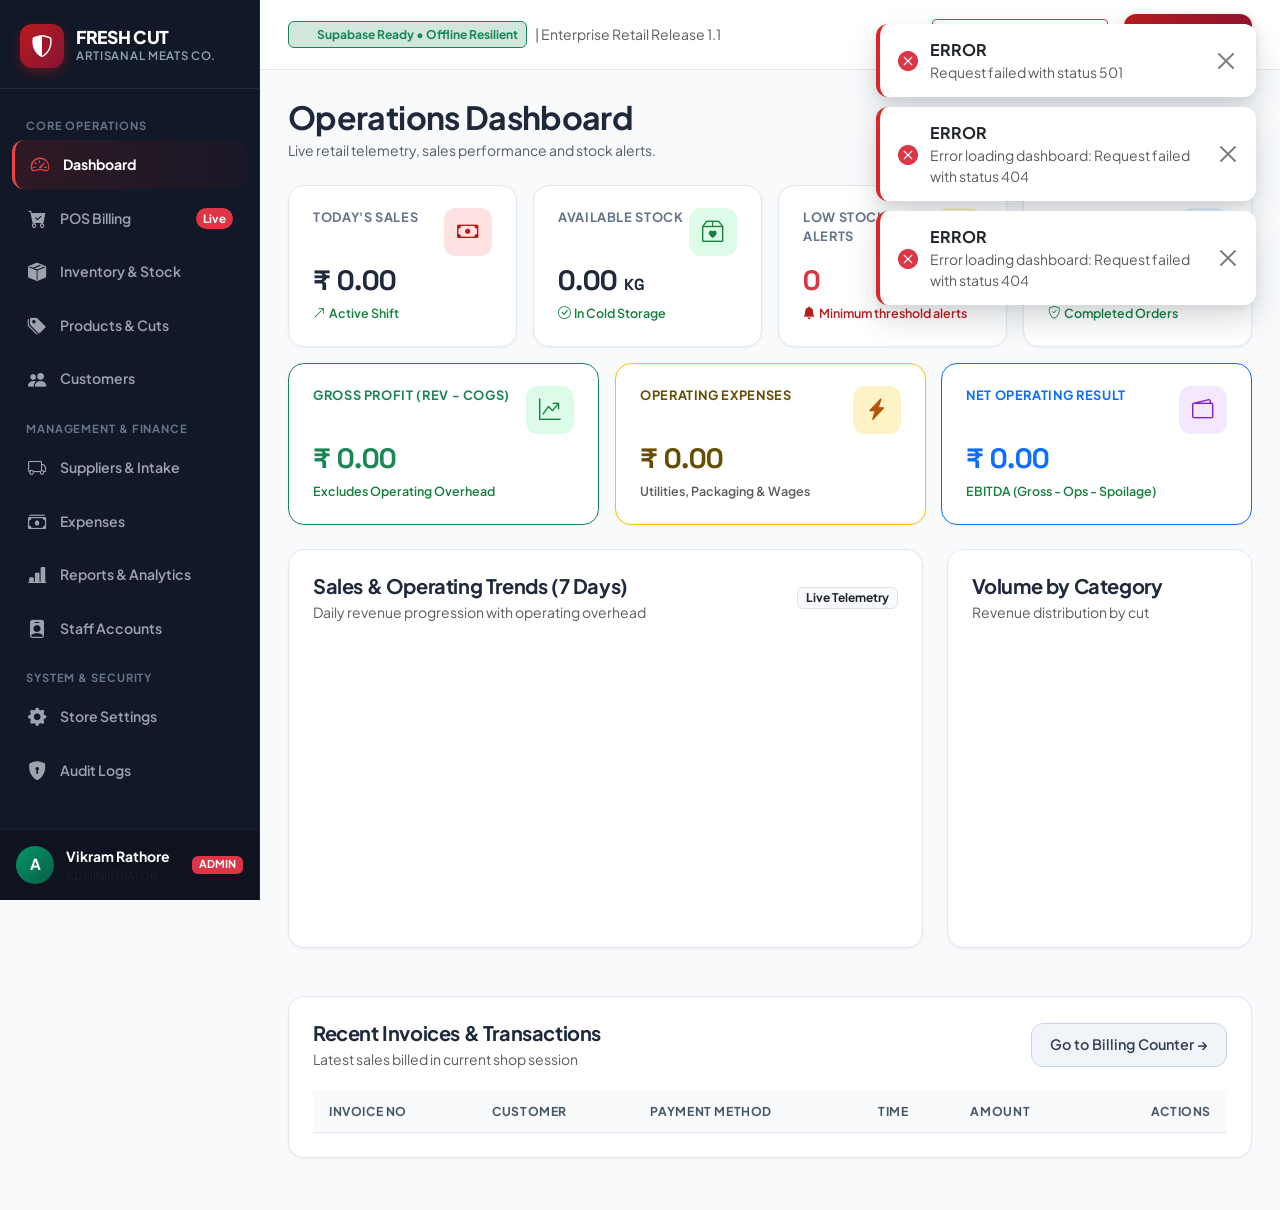
==== templates/index.html @ ee1cd471 "feat: Fresh Cut Meat Shop Management System with Supabase PostgreSQL, Flask REST API & Touch POS" ====
<!DOCTYPE html>
<html lang="en">
<head>
  <meta charset="UTF-8">
  <meta name="viewport" content="width=device-width, initial-scale=1.0">
  <title>Fresh Cut Meat Shop Management System</title>
  
  <!-- Google Fonts: Plus Jakarta Sans & Space Grotesk -->
  <link rel="preconnect" href="https://fonts.googleapis.com">
  <link rel="preconnect" href="https://fonts.gstatic.com" crossorigin>
  <link href="https://fonts.googleapis.com/css2?family=Plus+Jakarta+Sans:wght@300;400;500;600;700;800&family=Space+Grotesk:wght@500;600;700&display=swap" rel="stylesheet">
  
  <!-- Bootstrap 5 CSS & Bootstrap Icons -->
  <link href="https://cdn.jsdelivr.net/npm/bootstrap@5.3.3/dist/css/bootstrap.min.css" rel="stylesheet">
  <link rel="stylesheet" href="https://cdn.jsdelivr.net/npm/bootstrap-icons@1.11.3/font/bootstrap-icons.min.css">
  
  <!-- Chart.js -->
  <script src="https://cdn.jsdelivr.net/npm/chart.js@4.4.2/dist/chart.umd.min.js"></script>

  <!-- Application Stylesheets -->
  <link rel="stylesheet" href="/static/css/style.css">
  <link rel="stylesheet" href="/static/css/animations.css">
  <link rel="stylesheet" href="/static/css/pos.css">
</head>
<body>

  <!-- Toast Notification Container -->
  <div id="toast-container"></div>

  <div id="app-wrapper">
    <!-- ======================================================================
         SIDEBAR NAVIGATION
         ====================================================================== -->
    <aside id="sidebar">
      <div class="sidebar-brand">
        <div class="brand-icon-box">
          <i class="bi bi-shield-shaded"></i>
        </div>
        <div>
          <h2 class="brand-title">FRESH CUT</h2>
          <div class="brand-subtitle">Artisanal Meats Co.</div>
        </div>
      </div>

      <nav class="sidebar-nav">
        <div class="nav-section-title">Core Operations</div>
        <a href="#dashboard" class="sidebar-link active" data-view="dashboard">
          <i class="bi bi-speedometer2"></i>
          <span>Dashboard</span>
        </a>
        <a href="#pos" class="sidebar-link" data-view="pos">
          <i class="bi bi-cart-check-fill"></i>
          <span>POS Billing</span>
          <span class="sidebar-badge bg-danger text-white">Live</span>
        </a>
        <a href="#inventory" class="sidebar-link" data-view="inventory">
          <i class="bi bi-box-seam-fill"></i>
          <span>Inventory & Stock</span>
        </a>
        <a href="#products" class="sidebar-link" data-view="products">
          <i class="bi bi-tags-fill"></i>
          <span>Products & Cuts</span>
        </a>
        <a href="#customers" class="sidebar-link" data-view="customers">
          <i class="bi bi-people-fill"></i>
          <span>Customers</span>
        </a>

        <!-- Admin Only Sections -->
        <div class="nav-section-title admin-only">Management & Finance</div>
        <a href="#suppliers" class="sidebar-link admin-only" data-view="suppliers">
          <i class="bi bi-truck"></i>
          <span>Suppliers & Intake</span>
        </a>
        <a href="#expenses" class="sidebar-link admin-only" data-view="expenses">
          <i class="bi bi-cash-stack"></i>
          <span>Expenses</span>
        </a>
        <a href="#reports" class="sidebar-link admin-only" data-view="reports">
          <i class="bi bi-bar-chart-line-fill"></i>
          <span>Reports & Analytics</span>
        </a>
        <a href="#employees" class="sidebar-link admin-only" data-view="employees">
          <i class="bi bi-person-badge-fill"></i>
          <span>Staff Accounts</span>
        </a>

        <div class="nav-section-title admin-only">System & Security</div>
        <a href="#settings" class="sidebar-link admin-only" data-view="settings">
          <i class="bi bi-gear-fill"></i>
          <span>Store Settings</span>
        </a>
        <a href="#audit" class="sidebar-link admin-only" data-view="audit">
          <i class="bi bi-shield-lock-fill"></i>
          <span>Audit Logs</span>
        </a>
      </nav>

      <!-- Sidebar User Profile -->
      <div class="sidebar-user">
        <div class="user-avatar" id="header-user-avatar">A</div>
        <div class="flex-grow-1 overflow-hidden">
          <div class="fw-bold text-white text-truncate small" id="header-user-name">Vikram Rathore</div>
          <div class="text-muted" style="font-size: 0.72rem;" id="header-user-role">ADMINISTRATOR</div>
        </div>
        <span class="badge bg-danger text-uppercase" id="current-role-badge" style="font-size: 0.68rem;">ADMIN</span>
      </div>
    </aside>

    <!-- ======================================================================
         MAIN APPLICATION CONTENT
         ====================================================================== -->
    <main id="main-content">
      <!-- Top Sticky Header -->
      <header class="top-header">
        <div class="d-flex align-items-center gap-3">
          <button id="sidebar-toggle" class="btn btn-sm btn-light d-lg-none" aria-label="Toggle Navigation">
            <i class="bi bi-list fs-5"></i>
          </button>
          
          <div class="d-flex align-items-center gap-2">
            <span class="badge bg-success-subtle text-success border border-success d-none d-md-inline-flex align-items-center gap-1">
              <span class="spinner-grow spinner-grow-sm" role="status"></span>
              Supabase Ready &bull; Offline Resilient
            </span>
            <span class="text-muted small d-none d-xl-inline">| Enterprise Retail Release 1.1</span>
          </div>
        </div>

        <div class="d-flex align-items-center gap-3">
          <!-- 1-Click Role Switcher for Demo Evaluation -->
          <div class="dropdown">
            <button class="btn btn-sm btn-outline-danger dropdown-toggle fw-bold" type="button" data-bs-toggle="dropdown">
              <i class="bi bi-person-gear me-1"></i> Switch Demo Role
            </button>
            <ul class="dropdown-menu dropdown-menu-end shadow-sm">
              <li><h6 class="dropdown-header">Test Role-Based Access Control</h6></li>
              <li>
                <a class="dropdown-item d-flex align-items-center gap-2" href="#" data-switch-role="admin">
                  <span class="badge bg-danger">ADMIN</span>
                  <div>
                    <div class="fw-semibold">Vikram Rathore (Owner)</div>
                    <small class="text-muted">Full access to P&L, staff, expenses</small>
                  </div>
                </a>
              </li>
              <li><hr class="dropdown-divider"></li>
              <li>
                <a class="dropdown-item d-flex align-items-center gap-2" href="#" data-switch-role="employee">
                  <span class="badge bg-success">CASHIER</span>
                  <div>
                    <div class="fw-semibold">Aarav Sharma (Staff)</div>
                    <small class="text-muted">POS Billing, catalog view only</small>
                  </div>
                </a>
              </li>
            </ul>
          </div>

          <button class="btn btn-meat-primary btn-sm btn-pop" onclick="App.navigateTo('pos')">
            <i class="bi bi-cart-plus-fill"></i> New Sale
          </button>
        </div>
      </header>

      <!-- Dynamic Page Container -->
      <div class="page-container">

        <!-- ==================================================================
             1. DASHBOARD VIEW
             ================================================================== -->
        <section id="view-dashboard" class="view-section">
          <div class="d-flex justify-content-between align-items-center mb-4">
            <div>
              <h2 class="mb-1">Operations Dashboard</h2>
              <div class="text-muted small">Live retail telemetry, sales performance and stock alerts.</div>
            </div>
            <div class="d-flex gap-2">
              <button class="btn btn-sm btn-outline-secondary" onclick="DashboardModule.load()">
                <i class="bi bi-arrow-clockwise"></i> Refresh
              </button>
            </div>
          </div>

          <!-- KPI Cards Grid -->
          <div class="row g-3 mb-4">
            <div class="col-6 col-lg-3">
              <div class="stat-card interactive-card" onclick="App.navigateTo('pos')">
                <div class="d-flex justify-content-between align-items-start mb-2">
                  <div class="stat-title">Today's Sales</div>
                  <div class="stat-icon-wrapper icon-red">
                    <i class="bi bi-cash icon-animate-hover"></i>
                  </div>
                </div>
                <div class="stat-value mono-num" id="kpi-today-sales">₹ 0.00</div>
                <div class="stat-trend trend-up">
                  <i class="bi bi-arrow-up-right"></i> Active Shift
                </div>
              </div>
            </div>

            <div class="col-6 col-lg-3">
              <div class="stat-card interactive-card" onclick="App.navigateTo('inventory')">
                <div class="d-flex justify-content-between align-items-start mb-2">
                  <div class="stat-title">Available Stock</div>
                  <div class="stat-icon-wrapper icon-green">
                    <i class="bi bi-box2-heart icon-animate-hover"></i>
                  </div>
                </div>
                <div class="stat-value mono-num"><span id="kpi-stock-kg">0.00</span> <small class="fs-6">KG</small></div>
                <div class="stat-trend trend-up">
                  <i class="bi bi-check-circle"></i> In Cold Storage
                </div>
              </div>
            </div>

            <div class="col-6 col-lg-3">
              <div class="stat-card interactive-card" onclick="App.navigateTo('inventory')">
                <div class="d-flex justify-content-between align-items-start mb-2">
                  <div class="stat-title">Low Stock Alerts</div>
                  <div class="stat-icon-wrapper icon-amber">
                    <i class="bi bi-exclamation-triangle-fill icon-animate-hover"></i>
                  </div>
                </div>
                <div class="stat-value mono-num text-danger" id="kpi-low-stock">0</div>
                <div class="stat-trend trend-down">
                  <i class="bi bi-bell-fill"></i> Minimum threshold alerts
                </div>
              </div>
            </div>

            <div class="col-6 col-lg-3">
              <div class="stat-card interactive-card">
                <div class="d-flex justify-content-between align-items-start mb-2">
                  <div class="stat-title">Total Invoices</div>
                  <div class="stat-icon-wrapper icon-blue">
                    <i class="bi bi-receipt icon-animate-hover"></i>
                  </div>
                </div>
                <div class="stat-value mono-num" id="kpi-total-bills">0</div>
                <div class="stat-trend trend-up">
                  <i class="bi bi-shield-check"></i> Completed Orders
                </div>
              </div>
            </div>

            <!-- Financial Profit KPIs (Admin Only) -->
            <div class="col-6 col-lg-4" id="kpi-gross-profit-card">
              <div class="stat-card interactive-card border-success" onclick="App.navigateTo('reports')">
                <div class="d-flex justify-content-between align-items-start mb-2">
                  <div class="stat-title text-success">Gross Profit (Rev - COGS)</div>
                  <div class="stat-icon-wrapper icon-green">
                    <i class="bi bi-graph-up-arrow icon-animate-hover"></i>
                  </div>
                </div>
                <div class="stat-value mono-num text-success" id="kpi-gross-profit">₹ 0.00</div>
                <div class="stat-trend trend-up">Excludes Operating Overhead</div>
              </div>
            </div>

            <div class="col-6 col-lg-4" id="kpi-expenses-card">
              <div class="stat-card interactive-card border-warning" onclick="App.navigateTo('expenses')">
                <div class="d-flex justify-content-between align-items-start mb-2">
                  <div class="stat-title text-warning-emphasis">Operating Expenses</div>
                  <div class="stat-icon-wrapper icon-amber">
                    <i class="bi bi-lightning-charge-fill icon-animate-hover"></i>
                  </div>
                </div>
                <div class="stat-value mono-num text-warning-emphasis" id="kpi-total-expenses">₹ 0.00</div>
                <div class="stat-trend text-muted">Utilities, Packaging & Wages</div>
              </div>
            </div>

            <div class="col-6 col-lg-4" id="kpi-net-result-card">
              <div class="stat-card interactive-card border-primary" onclick="App.navigateTo('reports')">
                <div class="d-flex justify-content-between align-items-start mb-2">
                  <div class="stat-title text-primary">Net Operating Result</div>
                  <div class="stat-icon-wrapper icon-purple">
                    <i class="bi bi-wallet2 icon-animate-hover"></i>
                  </div>
                </div>
                <div class="stat-value mono-num text-primary" id="kpi-net-result">₹ 0.00</div>
                <div class="stat-trend trend-up">EBITDA (Gross - Ops - Spoilage)</div>
              </div>
            </div>
          </div>

          <!-- Charts Row -->
          <div class="row g-4 mb-4">
            <div class="col-lg-8">
              <div class="content-card">
                <div class="card-header-flex">
                  <div>
                    <h5 class="mb-1">Sales & Operating Trends (7 Days)</h5>
                    <div class="text-muted small">Daily revenue progression with operating overhead</div>
                  </div>
                  <span class="badge bg-light text-dark border">Live Telemetry</span>
                </div>
                <div style="height: 280px;">
                  <canvas id="dashboardTrendChart"></canvas>
                </div>
              </div>
            </div>

            <div class="col-lg-4">
              <div class="content-card">
                <div class="card-header-flex">
                  <div>
                    <h5 class="mb-1">Volume by Category</h5>
                    <div class="text-muted small">Revenue distribution by cut</div>
                  </div>
                </div>
                <div style="height: 280px; position: relative;">
                  <canvas id="dashboardCategoryChart"></canvas>
                </div>
              </div>
            </div>
          </div>

          <!-- Recent Transactions Table -->
          <div class="content-card">
            <div class="card-header-flex">
              <div>
                <h5 class="mb-1">Recent Invoices & Transactions</h5>
                <div class="text-muted small">Latest sales billed in current shop session</div>
              </div>
              <button class="btn btn-sm btn-meat-secondary" onclick="App.navigateTo('pos')">
                Go to Billing Counter &rarr;
              </button>
            </div>
            <div class="table-responsive">
              <table class="table-custom">
                <thead>
                  <tr>
                    <th>Invoice No</th>
                    <th>Customer</th>
                    <th>Payment Method</th>
                    <th>Time</th>
                    <th>Amount</th>
                    <th class="text-end">Actions</th>
                  </tr>
                </thead>
                <tbody id="recent-sales-tbody">
                  <!-- Populated dynamically -->
                </tbody>
              </table>
            </div>
          </div>
        </section>

        <!-- ==================================================================
             2. POS BILLING VIEW
             ================================================================== -->
        <section id="view-pos" class="view-section" style="display: none;">
          <div class="pos-container">
            <!-- Left: Catalog & Search -->
            <div class="pos-catalog-panel">
              <div class="d-flex justify-content-between align-items-center mb-3">
                <div class="header-search flex-grow-1 me-3">
                  <i class="bi bi-search"></i>
                  <input type="text" placeholder="Search meat cut, SKU or name..." oninput="PosModule.searchProducts(this.value)">
                </div>
                <button class="btn btn-sm btn-outline-danger" onclick="CustomersModule.openAddModal()" title="Add Customer">
                  <i class="bi bi-person-plus-fill"></i> New Customer
                </button>
              </div>

              <!-- Category Pills -->
              <div class="pos-categories" id="pos-category-tabs">
                <!-- Injected via pos.js -->
              </div>

              <!-- Product Cards Grid -->
              <div class="pos-products-grid" id="pos-products-grid">
                <!-- Injected via pos.js -->
              </div>
            </div>

            <!-- Right: POS Active Cart Pane -->
            <div class="pos-cart-panel">
              <div class="cart-header">
                <div>
                  <h6 class="mb-0 fw-bold">Active Bill</h6>
                  <small class="text-muted" id="cart-items-count">0 items</small>
                </div>
                <button class="btn btn-sm btn-link text-danger p-0 fw-bold" onclick="PosModule.clearCart()">
                  Clear Cart
                </button>
              </div>

              <!-- Customer Selector -->
              <div class="p-3 border-bottom bg-white">
                <label class="form-label small fw-bold text-muted mb-1">Customer Profile:</label>
                <select class="form-select form-select-sm" id="pos-customer-select">
                  <option value="">Walk-in Customer</option>
                </select>
              </div>

              <!-- Virtual Weight Scale Presets -->
              <div class="weight-presets-bar">
                <span class="small text-muted align-self-center me-1">Scale Dial:</span>
                <button class="preset-chip" onclick="PosModule.applyWeightPreset(0.250)">0.25 kg</button>
                <button class="preset-chip" onclick="PosModule.applyWeightPreset(0.500)">0.50 kg</button>
                <button class="preset-chip" onclick="PosModule.applyWeightPreset(0.750)">0.75 kg</button>
                <button class="preset-chip" onclick="PosModule.applyWeightPreset(1.000)">1.00 kg</button>
                <button class="preset-chip" onclick="PosModule.applyWeightPreset(1.500)">1.50 kg</button>
              </div>

              <!-- Items Scroll Area -->
              <div class="cart-items-scroll" id="pos-cart-items">
                <!-- Items populated here -->
              </div>

              <!-- Financial Totals Breakdown -->
              <div class="cart-summary">
                <div class="cart-summary-line">
                  <span>Subtotal:</span>
                  <span class="mono-num fw-semibold" id="cart-subtotal">₹0.00</span>
                </div>
                <div class="cart-summary-line">
                  <span class="text-primary cursor-pointer" onclick="PosModule.promptDiscount()">
                    <i class="bi bi-tag-fill me-1"></i> Discount (-):
                  </span>
                  <span class="mono-num text-primary" id="cart-discount">₹0.00</span>
                </div>
                <div class="cart-summary-line">
                  <span>GST (5% Configured):</span>
                  <span class="mono-num" id="cart-tax">₹0.00</span>
                </div>
                <div class="cart-summary-line grand-total">
                  <span>Grand Total:</span>
                  <span class="mono-num text-danger" id="cart-grand-total">₹0.00</span>
                </div>

                <!-- Payment Method Buttons -->
                <div class="cart-payment-methods">
                  <button class="pay-btn-mode active" data-method="CASH" onclick="PosModule.setPaymentMethod('CASH')">
                    <i class="bi bi-cash"></i> Cash
                  </button>
                  <button class="pay-btn-mode" data-method="UPI" onclick="PosModule.setPaymentMethod('UPI')">
                    <i class="bi bi-qr-code"></i> UPI / QR
                  </button>
                  <button class="pay-btn-mode" data-method="CARD" onclick="PosModule.setPaymentMethod('CARD')">
                    <i class="bi bi-credit-card-2-front"></i> Card
                  </button>
                  <button class="pay-btn-mode" data-method="CREDIT" onclick="PosModule.setPaymentMethod('CREDIT')">
                    <i class="bi bi-clock-history"></i> Store Credit
                  </button>
                </div>

                <!-- Cash Tendered & Change Row (Only when Cash selected) -->
                <div class="row g-2 mb-3" id="cash-tendered-row">
                  <div class="col-6">
                    <label class="form-label small text-muted mb-1">Cash Tendered:</label>
                    <input type="number" class="form-control form-control-sm mono-num" placeholder="₹ Amount" oninput="PosModule.calculateChange(this.value)">
                  </div>
                  <div class="col-6">
                    <label class="form-label small text-muted mb-1">Change Return:</label>
                    <div class="form-control form-control-sm mono-num fw-bold text-success bg-light" id="pos-change-returned">₹0.00</div>
                  </div>
                </div>

                <!-- Complete Checkout Button -->
                <button class="btn btn-meat-primary w-100 py-2 fs-6 btn-pop" id="pos-checkout-btn" onclick="PosModule.executeCheckout()" disabled>
                  <i class="bi bi-check2-circle fs-5"></i> Complete Sale & Print Bill
                </button>
              </div>
            </div>
          </div>
        </section>

        <!-- ==================================================================
             3. INVENTORY & WASTAGE VIEW
             ================================================================== -->
        <section id="view-inventory" class="view-section" style="display: none;">
          <div class="d-flex justify-content-between align-items-center mb-4">
            <div>
              <h2 class="mb-1">Inventory & Stock Ledger</h2>
              <div class="text-muted small">Monitor real-time weights, track spoilage/trimming losses and audit movements.</div>
            </div>
            <div class="d-flex gap-2">
              <button class="btn btn-outline-danger btn-sm" onclick="InventoryModule.openWastageModal()">
                <i class="bi bi-trash-fill"></i> Log Spoilage / Wastage
              </button>
              <button class="btn btn-meat-primary btn-sm admin-only" onclick="InventoryModule.openAdjustmentModal()">
                <i class="bi bi-plus-circle"></i> Quick Stock Adjustment
              </button>
            </div>
          </div>

          <!-- Inventory Summary Row -->
          <div class="row g-3 mb-4">
            <div class="col-6 col-lg-3">
              <div class="stat-card" onclick="InventoryModule.filterStatus('all')">
                <div class="stat-title">Total Kilograms</div>
                <div class="stat-value mono-num" id="inv-total-kg">0.00 KG</div>
              </div>
            </div>
            <div class="col-6 col-lg-3">
              <div class="stat-card" onclick="InventoryModule.filterStatus('all')">
                <div class="stat-title">Total Pieces</div>
                <div class="stat-value mono-num" id="inv-total-pcs">0 PCS</div>
              </div>
            </div>
            <div class="col-6 col-lg-3">
              <div class="stat-card border-warning" onclick="InventoryModule.filterStatus('low_stock')">
                <div class="stat-title text-warning-emphasis">Low Stock Alerts</div>
                <div class="stat-value mono-num text-warning-emphasis" id="inv-low-count">0</div>
              </div>
            </div>
            <div class="col-6 col-lg-3">
              <div class="stat-card border-danger" onclick="InventoryModule.filterStatus('out_of_stock')">
                <div class="stat-title text-danger">Out of Stock</div>
                <div class="stat-value mono-num text-danger" id="inv-out-count">0</div>
              </div>
            </div>
          </div>

          <!-- Inventory Items Table -->
          <div class="content-card mb-4">
            <div class="card-header-flex">
              <div class="d-flex align-items-center gap-2">
                <h5 class="mb-0">Current Meat Cut Balances</h5>
                <div class="btn-group btn-group-sm ms-3">
                  <button class="btn btn-outline-secondary active" data-inv-filter="all" onclick="InventoryModule.filterStatus('all')">All</button>
                  <button class="btn btn-outline-secondary" data-inv-filter="low_stock" onclick="InventoryModule.filterStatus('low_stock')">Low Stock</button>
                  <button class="btn btn-outline-secondary" data-inv-filter="out_of_stock" onclick="InventoryModule.filterStatus('out_of_stock')">Out of Stock</button>
                </div>
              </div>
              <input type="text" class="form-control form-control-sm" style="width: 220px;" placeholder="Filter by product name..." oninput="InventoryModule.fetchInventory()">
            </div>

            <div class="table-responsive">
              <table class="table-custom">
                <thead>
                  <tr>
                    <th>Product & SKU</th>
                    <th>Category</th>
                    <th>Current Balance</th>
                    <th>Min Alert Level</th>
                    <th class="admin-only">Cost / Unit</th>
                    <th>Selling Rate</th>
                    <th>Status</th>
                    <th class="text-end">Actions</th>
                  </tr>
                </thead>
                <tbody id="inventory-table-tbody">
                  <!-- Injected via inventory.js -->
                </tbody>
              </table>
            </div>
          </div>

          <!-- Stock Movement Audit Ledger -->
          <div class="content-card">
            <div class="card-header-flex">
              <div>
                <h5 class="mb-1">Stock Movement Audit Ledger</h5>
                <div class="text-muted small">Transactional trace of all purchases, sales, customer returns, and wastage write-offs</div>
              </div>
            </div>
            <div class="table-responsive">
              <table class="table-custom">
                <thead>
                  <tr>
                    <th>Timestamp</th>
                    <th>Product</th>
                    <th>Movement Type</th>
                    <th>Quantity</th>
                    <th>Stock Delta</th>
                    <th>Reference</th>
                    <th>Reason / Notes</th>
                  </tr>
                </thead>
                <tbody id="inventory-movements-tbody">
                  <!-- Injected via inventory.js -->
                </tbody>
              </table>
            </div>
          </div>
        </section>

        <!-- ==================================================================
             4. PRODUCTS & CUTS VIEW
             ================================================================== -->
        <section id="view-products" class="view-section" style="display: none;">
          <div class="d-flex justify-content-between align-items-center mb-4">
            <div>
              <h2 class="mb-1">Artisanal Cuts & Products Catalog</h2>
              <div class="text-muted small">Manage cuts, categories, pricing, unit specifications (KG vs Pieces).</div>
            </div>
            <button class="btn btn-meat-primary btn-sm admin-only" onclick="ProductsModule.openAddModal()">
              <i class="bi bi-plus-lg"></i> Add New Product Cut
            </button>
          </div>

          <div class="content-card">
            <div class="card-header-flex">
              <div class="header-search">
                <i class="bi bi-search"></i>
                <input type="text" placeholder="Search product SKU or name..." oninput="ProductsModule.renderProductsTable(this.value)">
              </div>
            </div>
            <div class="table-responsive">
              <table class="table-custom">
                <thead>
                  <tr>
                    <th>Product Name & Cut</th>
                    <th>SKU</th>
                    <th>Category</th>
                    <th>Unit</th>
                    <th class="admin-only">Cost Price</th>
                    <th>Selling Price</th>
                    <th class="text-end">Actions</th>
                  </tr>
                </thead>
                <tbody id="products-table-tbody">
                  <!-- Injected via products.js -->
                </tbody>
              </table>
            </div>
          </div>
        </section>

        <!-- ==================================================================
             5. CUSTOMERS VIEW
             ================================================================== -->
        <section id="view-customers" class="view-section" style="display: none;">
          <div class="d-flex justify-content-between align-items-center mb-4">
            <div>
              <h2 class="mb-1">Customer Management</h2>
              <div class="text-muted small">Customer profiles, loyalty rewards points, and purchase history.</div>
            </div>
            <button class="btn btn-meat-primary btn-sm" onclick="CustomersModule.openAddModal()">
              <i class="bi bi-person-plus-fill"></i> Register New Customer
            </button>
          </div>

          <div class="content-card">
            <div class="table-responsive">
              <table class="table-custom">
                <thead>
                  <tr>
                    <th>Customer Name</th>
                    <th>Phone</th>
                    <th>Email</th>
                    <th>Total Spent</th>
                    <th>Loyalty Points</th>
                    <th>Pending Balance</th>
                    <th>Preferences / Notes</th>
                  </tr>
                </thead>
                <tbody id="customers-table-tbody">
                  <!-- Injected via customers.js -->
                </tbody>
              </table>
            </div>
          </div>
        </section>

        <!-- ==================================================================
             6. SUPPLIERS & INTAKE VIEW (ADMIN ONLY)
             ================================================================== -->
        <section id="view-suppliers" class="view-section admin-only" style="display: none;">
          <div class="d-flex justify-content-between align-items-center mb-4">
            <div>
              <h2 class="mb-1">Suppliers & Wholesale Farm Intake</h2>
              <div class="text-muted small">Manage livestock farms, coastal fisheries, and record batch stock intake.</div>
            </div>
            <div class="d-flex gap-2">
              <button class="btn btn-outline-primary btn-sm" onclick="SuppliersModule.openIntakeModal()">
                <i class="bi bi-box-arrow-in-down"></i> Record Purchase Intake
              </button>
              <button class="btn btn-meat-primary btn-sm" onclick="SuppliersModule.openAddModal()">
                <i class="bi bi-plus-lg"></i> Add Supplier
              </button>
            </div>
          </div>

          <div class="content-card">
            <div class="table-responsive">
              <table class="table-custom">
                <thead>
                  <tr>
                    <th>Company / Farm</th>
                    <th>Contact Person</th>
                    <th>Phone</th>
                    <th>Email</th>
                    <th>Outstanding Dues</th>
                    <th>Address</th>
                    <th class="text-end">Actions</th>
                  </tr>
                </thead>
                <tbody id="suppliers-table-tbody">
                  <!-- Injected via customers.js -->
                </tbody>
              </table>
            </div>
          </div>
        </section>

        <!-- ==================================================================
             7. EXPENSES VIEW (ADMIN ONLY)
             ================================================================== -->
        <section id="view-expenses" class="view-section admin-only" style="display: none;">
          <div class="d-flex justify-content-between align-items-center mb-4">
            <div>
              <h2 class="mb-1">Operating Expenses & Overheads</h2>
              <div class="text-muted small">Track refrigeration utilities, rent, employee salaries, and butcher supplies.</div>
            </div>
            <button class="btn btn-meat-primary btn-sm" onclick="FinanceModule.openAddModal()">
              <i class="bi bi-plus-lg"></i> Record Expense
            </button>
          </div>

          <div class="content-card">
            <div class="card-header-flex">
              <div>
                <span class="text-muted small">Total Operating Expenses:</span>
                <span class="fs-4 fw-bold mono-num text-danger ms-2" id="finance-total-expenses">₹0.00</span>
              </div>
            </div>
            <div class="table-responsive">
              <table class="table-custom">
                <thead>
                  <tr>
                    <th>Date</th>
                    <th>Category</th>
                    <th>Amount</th>
                    <th>Payment Method</th>
                    <th>Description</th>
                    <th class="text-end">Actions</th>
                  </tr>
                </thead>
                <tbody id="expenses-table-tbody">
                  <!-- Injected via finance.js -->
                </tbody>
              </table>
            </div>
          </div>
        </section>

        <!-- ==================================================================
             8. REPORTS & ANALYTICS VIEW (ADMIN ONLY)
             ================================================================== -->
        <section id="view-reports" class="view-section admin-only" style="display: none;">
          <div class="d-flex justify-content-between align-items-center mb-4">
            <div>
              <h2 class="mb-1">Reports & Financial Analytics</h2>
              <div class="text-muted small">Pandas-powered Profit & Loss statements and one-click data exports.</div>
            </div>
            <div class="d-flex gap-2">
              <button class="btn btn-success btn-sm btn-pop" onclick="ReportsModule.exportReport('sales', 'excel')">
                <i class="bi bi-file-earmark-excel-fill"></i> Export Excel (.xlsx)
              </button>
              <button class="btn btn-danger btn-sm btn-pop" onclick="ReportsModule.exportReport('pnl', 'pdf')">
                <i class="bi bi-file-earmark-pdf-fill"></i> Export PDF Report
              </button>
              <button class="btn btn-secondary btn-sm" onclick="ReportsModule.exportReport('sales', 'csv')">
                <i class="bi bi-filetype-csv"></i> CSV
              </button>
            </div>
          </div>

          <!-- Date Filters -->
          <div class="content-card mb-4 p-3">
            <div class="row g-3 align-items-end">
              <div class="col-md-4">
                <label class="form-label small text-muted mb-1">Start Date:</label>
                <input type="date" id="report-start-date" class="form-control form-control-sm">
              </div>
              <div class="col-md-4">
                <label class="form-label small text-muted mb-1">End Date:</label>
                <input type="date" id="report-end-date" class="form-control form-control-sm">
              </div>
              <div class="col-md-4">
                <button class="btn btn-meat-primary btn-sm w-100" onclick="ReportsModule.fetchPnL()">
                  <i class="bi bi-funnel-fill"></i> Apply Filter & Recalculate
                </button>
              </div>
            </div>
          </div>

          <!-- Bank-Grade Profit & Loss Statement Card -->
          <div class="content-card">
            <h5 class="mb-3 border-bottom pb-2">Comprehensive Profit & Loss Statement (SRS FR-41)</h5>
            <div class="table-responsive">
              <table class="table table-bordered align-middle">
                <tbody>
                  <tr class="table-light">
                    <td class="fw-bold">1. Total Net Sales Revenue</td>
                    <td class="mono-num fw-bold fs-5 text-end text-dark" id="pnl-revenue">₹0.00</td>
                  </tr>
                  <tr>
                    <td class="ps-4 text-muted">Less: Cost of Goods Sold (COGS - Purchase Cost of Meat Sold)</td>
                    <td class="mono-num text-end text-muted" id="pnl-cogs">₹0.00</td>
                  </tr>
                  <tr class="table-success">
                    <td class="fw-bold text-success fs-6">GROSS PROFIT (Revenue &minus; COGS)</td>
                    <td class="mono-num fw-bold fs-5 text-end text-success" id="pnl-gross-profit">₹0.00</td>
                  </tr>
                  <tr>
                    <td class="ps-4">Gross Profit Margin %</td>
                    <td class="mono-num text-end fw-bold" id="pnl-gross-margin">0%</td>
                  </tr>
                  <tr>
                    <td class="ps-4 text-danger">Less: Operating Expenses (Electricity, Cold Storage, Rent, Wages)</td>
                    <td class="mono-num text-end text-danger" id="pnl-expenses">₹0.00</td>
                  </tr>
                  <tr>
                    <td class="ps-4 text-danger">Less: Spoilage & Trimming Wastage Cost</td>
                    <td class="mono-num text-end text-danger" id="pnl-wastage">₹0.00</td>
                  </tr>
                  <tr class="table-primary">
                    <td class="fw-bold text-primary fs-5">NET OPERATING RESULT (EBITDA)</td>
                    <td class="mono-num fw-bold fs-4 text-end text-primary" id="pnl-net-result">₹0.00</td>
                  </tr>
                  <tr>
                    <td class="ps-4">Net Operating Margin %</td>
                    <td class="mono-num text-end fw-bold" id="pnl-net-margin">0%</td>
                  </tr>
                  <tr>
                    <td class="ps-4">Total Billed Invoices</td>
                    <td class="mono-num text-end fw-bold" id="pnl-bills-count">0</td>
                  </tr>
                </tbody>
              </table>
            </div>
          </div>
        </section>

        <!-- ==================================================================
             9. EMPLOYEES VIEW (ADMIN ONLY)
             ================================================================== -->
        <section id="view-employees" class="view-section admin-only" style="display: none;">
          <div class="d-flex justify-content-between align-items-center mb-4">
            <div>
              <h2 class="mb-1">Staff & Employee Accounts</h2>
              <div class="text-muted small">Manage cashier credentials, role permissions, and quick PIN logins.</div>
            </div>
            <button class="btn btn-meat-primary btn-sm" onclick="EmployeesModule.openAddModal()">
              <i class="bi bi-person-plus-fill"></i> Add New Employee
            </button>
          </div>

          <div class="content-card">
            <div class="table-responsive">
              <table class="table-custom">
                <thead>
                  <tr>
                    <th>Full Name & Email</th>
                    <th>Role</th>
                    <th>Quick PIN</th>
                    <th>Phone</th>
                    <th>Status</th>
                    <th>Last Active</th>
                    <th class="text-end">Actions</th>
                  </tr>
                </thead>
                <tbody id="employees-table-tbody">
                  <!-- Injected via employees.js -->
                </tbody>
              </table>
            </div>
          </div>
        </section>

        <!-- ==================================================================
             10. SETTINGS VIEW (ADMIN ONLY)
             ================================================================== -->
        <section id="view-settings" class="view-section admin-only" style="display: none;">
          <div class="d-flex justify-content-between align-items-center mb-4">
            <div>
              <h2 class="mb-1">Store Parameters & Database Configuration</h2>
              <div class="text-muted small">Shop invoice header, GST rates, currency and Supabase PostgreSQL integration.</div>
            </div>
          </div>

          <div class="row g-4">
            <div class="col-lg-6">
              <div class="content-card">
                <h5 class="mb-3">Shop Profile & Invoice Settings</h5>
                <div class="mb-3">
                  <label class="form-label small text-muted">Shop Trading Name:</label>
                  <input type="text" id="shop-name-input" class="form-control">
                </div>
                <div class="mb-3">
                  <label class="form-label small text-muted">Tagline:</label>
                  <input type="text" id="shop-tagline-input" class="form-control">
                </div>
                <div class="row g-2 mb-3">
                  <div class="col-6">
                    <label class="form-label small text-muted">Phone Number:</label>
                    <input type="text" id="shop-phone-input" class="form-control">
                  </div>
                  <div class="col-6">
                    <label class="form-label small text-muted">GST / Tax Number:</label>
                    <input type="text" id="shop-gst-input" class="form-control">
                  </div>
                </div>
                <div class="mb-3">
                  <label class="form-label small text-muted">Physical Store Address:</label>
                  <input type="text" id="shop-address-input" class="form-control">
                </div>
                <div class="row g-2 mb-4">
                  <div class="col-4">
                    <label class="form-label small text-muted">Default Tax %:</label>
                    <input type="number" id="shop-tax-input" class="form-control" step="0.1">
                  </div>
                  <div class="col-4">
                    <label class="form-label small text-muted">Currency Symbol:</label>
                    <input type="text" id="shop-currency-input" class="form-control">
                  </div>
                  <div class="col-4">
                    <label class="form-label small text-muted">Invoice Prefix:</label>
                    <input type="text" id="shop-prefix-input" class="form-control">
                  </div>
                </div>
                <button class="btn btn-meat-primary w-100" onclick="SettingsModule.saveShopProfile()">
                  Save Store Settings
                </button>
              </div>
            </div>

            <div class="col-lg-6">
              <div class="content-card">
                <div class="d-flex justify-content-between align-items-start mb-3">
                  <h5 class="mb-0">Supabase PostgreSQL Integration</h5>
                  <span id="supabase-status-badge" class="badge bg-secondary">LOCAL PERSISTENT ENGINE</span>
                </div>
                <p class="small text-muted mb-3">
                  The system operates in dual-mode: you can link your live Supabase project by providing the URL and anon/service key below, or keep using the zero-config local engine.
                </p>

                <div class="mb-3">
                  <label class="form-label small text-muted">Supabase Project URL:</label>
                  <input type="text" id="supabase-url-input" class="form-control font-monospace" placeholder="https://xyz.supabase.co">
                </div>
                <div class="mb-3">
                  <label class="form-label small text-muted">Supabase Key (Anon / Service Role):</label>
                  <input type="password" id="supabase-key-input" class="form-control font-monospace" placeholder="eyJhbGciOiJIUzI1NiIsInR5cCI6...">
                </div>
                <div class="d-flex gap-2 mb-4">
                  <button class="btn btn-outline-primary flex-grow-1" onclick="SettingsModule.testSupabase()">
                    <i class="bi bi-cloud-arrow-up-fill"></i> Save & Verify Connection
                  </button>
                </div>

                <div class="border rounded p-3 bg-light">
                  <div class="fw-bold small mb-1">SQL Schema Deployment:</div>
                  <div class="small text-muted mb-2">A complete production-ready schema with RLS policies is ready at <code>supabase_setup.sql</code> in the project root.</div>
                </div>
              </div>
            </div>
          </div>
        </section>

        <!-- ==================================================================
             11. AUDIT TRAIL VIEW (ADMIN ONLY)
             ================================================================== -->
        <section id="view-audit" class="view-section admin-only" style="display: none;">
          <div class="d-flex justify-content-between align-items-center mb-4">
            <div>
              <h2 class="mb-1">Security & Operational Audit Logs</h2>
              <div class="text-muted small">Immutable compliance trail recording logins, sales, refunds, stock adjustments and admin actions.</div>
            </div>
          </div>

          <div class="content-card">
            <div class="table-responsive">
              <table class="table-custom">
                <thead>
                  <tr>
                    <th>Timestamp</th>
                    <th>Actor & Role</th>
                    <th>Module</th>
                    <th>Action</th>
                    <th>Metadata</th>
                    <th>IP Address</th>
                  </tr>
                </thead>
                <tbody id="audit-table-tbody">
                  <!-- Injected via settings.js -->
                </tbody>
              </table>
            </div>
          </div>
        </section>

      </div>
    </main>
  </div>

  <!-- ======================================================================
       MODALS
       ====================================================================== -->

  <!-- Thermal Receipt Modal -->
  <div class="modal fade" id="thermalReceiptModal" tabindex="-1">
    <div class="modal-dialog modal-dialog-centered">
      <div class="modal-content">
        <div class="modal-header modal-header-custom">
          <h5 class="modal-title fs-6"><i class="bi bi-receipt me-2"></i> Thermal 80mm Receipt Preview</h5>
          <button type="button" class="btn-close btn-close-white" data-bs-dismiss="modal"></button>
        </div>
        <div class="modal-body p-4 bg-light">
          <div id="thermal-receipt-preview">
            <!-- Rendered in pos.js -->
          </div>
        </div>
        <div class="modal-footer">
          <button type="button" class="btn btn-outline-secondary" data-bs-dismiss="modal">Close</button>
          <button type="button" class="btn btn-meat-primary" onclick="PosModule.printReceipt()">
            <i class="bi bi-printer-fill me-1"></i> Print Thermal Receipt
          </button>
        </div>
      </div>
    </div>
  </div>

  <!-- UPI QR Simulation Modal -->
  <div class="modal fade" id="posUpiModal" tabindex="-1">
    <div class="modal-dialog modal-dialog-centered modal-sm">
      <div class="modal-content text-center p-3">
        <div class="modal-header border-0 pb-0 justify-content-center">
          <h5 class="modal-title fw-bold">Scan UPI QR Code</h5>
        </div>
        <div class="modal-body">
          <div class="fs-4 fw-bold text-danger mono-num mb-3" id="upi-modal-amount">₹0.00</div>
          <!-- Dynamic QR Image simulation -->
          <div class="p-3 bg-white border rounded shadow-sm d-inline-block mb-3">
            <img src="https://api.qrserver.com/v1/create-qr-code/?size=180x180&data=upi://pay?pa=freshcut@bank&pn=FreshCutMeats" alt="UPI QR" class="img-fluid" style="width: 170px; height: 170px;">
          </div>
          <div class="small text-muted">Supports Google Pay, PhonePe, Paytm, and BHIM UPI</div>
        </div>
        <div class="modal-footer border-0 pt-0">
          <button type="button" class="btn btn-outline-secondary w-100 mb-2" data-bs-dismiss="modal">Cancel</button>
          <button type="button" class="btn btn-success w-100 fw-bold" id="upi-verify-success-btn">
            <i class="bi bi-check-circle-fill me-1"></i> Verify Payment Received
          </button>
        </div>
      </div>
    </div>
  </div>

  <!-- Inventory Spoilage / Wastage Modal -->
  <div class="modal fade" id="invWastageModal" tabindex="-1">
    <div class="modal-dialog modal-dialog-centered">
      <div class="modal-content">
        <div class="modal-header modal-header-custom">
          <h5 class="modal-title fs-6"><i class="bi bi-trash-fill me-2"></i> Log Spoilage, Trimming or Bone Deduction</h5>
          <button type="button" class="btn-close btn-close-white" data-bs-dismiss="modal"></button>
        </div>
        <div class="modal-body p-4">
          <div class="mb-3">
            <label class="form-label small fw-bold text-muted">Select Product Cut:</label>
            <select class="form-select" id="modal-wastage-product-id"></select>
            <small class="text-muted" id="modal-wastage-max-hint"></small>
          </div>
          <div class="mb-3">
            <label class="form-label small fw-bold text-muted">Wastage Quantity (<span id="modal-wastage-unit-label">KG</span>):</label>
            <input type="number" step="0.001" min="0.001" class="form-control mono-num" id="modal-wastage-qty" placeholder="e.g. 0.450">
          </div>
          <div class="mb-3">
            <label class="form-label small fw-bold text-muted">Audit Reason Category (Mandatory):</label>
            <select class="form-select" id="modal-wastage-reason">
              <option value="Trimming Loss (Fat / Sinew)">Trimming Loss (Fat / Sinew removal)</option>
              <option value="Bone Deduction">Bone Deduction (De-boning scrap)</option>
              <option value="Cold Chain Spoilage">Cold Chain Spoilage (Chiller temperature fluctuation)</option>
              <option value="End of Day Shelf Expiry">End of Day Shelf Expiry</option>
              <option value="Handling / Drop Damage">Handling / Drop Damage</option>
            </select>
          </div>
          <div class="mb-3">
            <label class="form-label small fw-bold text-muted">Additional Officer Notes:</label>
            <textarea class="form-control" id="modal-wastage-notes" rows="2" placeholder="Optional audit explanation..."></textarea>
          </div>
        </div>
        <div class="modal-footer">
          <button type="button" class="btn btn-outline-secondary" data-bs-dismiss="modal">Cancel</button>
          <button type="button" class="btn btn-danger" onclick="InventoryModule.submitWastage()">
            Confirm & Reduce Stock
          </button>
        </div>
      </div>
    </div>
  </div>

  <!-- Inventory Adjustment Modal -->
  <div class="modal fade" id="invAdjustmentModal" tabindex="-1">
    <div class="modal-dialog modal-dialog-centered">
      <div class="modal-content">
        <div class="modal-header modal-header-custom">
          <h5 class="modal-title fs-6"><i class="bi bi-sliders me-2"></i> Inventory Recount / Adjustment</h5>
          <button type="button" class="btn-close btn-close-white" data-bs-dismiss="modal"></button>
        </div>
        <div class="modal-body p-4">
          <div class="mb-3">
            <label class="form-label small fw-bold text-muted">Select Product:</label>
            <select class="form-select" id="modal-adjust-product-id"></select>
            <small class="text-primary fw-bold" id="modal-adjust-cur-stock"></small>
          </div>
          <div class="row g-2 mb-3">
            <div class="col-6">
              <label class="form-label small fw-bold text-muted">Adjustment Type:</label>
              <select class="form-select" id="modal-adjust-type">
                <option value="ADD">Add (+) Stock</option>
                <option value="REDUCE">Reduce (&minus;) Stock</option>
              </select>
            </div>
            <div class="col-6">
              <label class="form-label small fw-bold text-muted">Quantity (<span id="modal-adjust-unit-label">KG</span>):</label>
              <input type="number" step="0.001" min="0.001" class="form-control mono-num" id="modal-adjust-qty" placeholder="e.g. 5.000">
            </div>
          </div>
          <div class="mb-3">
            <label class="form-label small fw-bold text-muted">Adjustment Reason:</label>
            <input type="text" class="form-control" id="modal-adjust-reason" placeholder="e.g. Physical inventory recount reconciliation">
          </div>
        </div>
        <div class="modal-footer">
          <button type="button" class="btn btn-outline-secondary" data-bs-dismiss="modal">Cancel</button>
          <button type="button" class="btn btn-meat-primary" onclick="InventoryModule.submitAdjustment()">
            Save Stock Adjustment
          </button>
        </div>
      </div>
    </div>
  </div>

  <!-- Product Modal -->
  <div class="modal fade" id="productModal" tabindex="-1">
    <div class="modal-dialog modal-dialog-centered modal-lg">
      <div class="modal-content">
        <div class="modal-header modal-header-custom">
          <h5 class="modal-title fs-6" id="product-modal-title">Product Details</h5>
          <button type="button" class="btn-close btn-close-white" data-bs-dismiss="modal"></button>
        </div>
        <div class="modal-body p-4">
          <input type="hidden" id="prod-form-id">
          <div class="row g-3 mb-3">
            <div class="col-md-4">
              <label class="form-label small fw-bold text-muted">SKU / Code:</label>
              <input type="text" id="prod-form-sku" class="form-control font-monospace">
            </div>
            <div class="col-md-8">
              <label class="form-label small fw-bold text-muted">Product Name:</label>
              <input type="text" id="prod-form-name" class="form-control" placeholder="e.g. Tenderloin Steak Fillet">
            </div>
          </div>
          <div class="row g-3 mb-3">
            <div class="col-md-4">
              <label class="form-label small fw-bold text-muted">Category:</label>
              <select id="prod-form-category" class="form-select">
                <option value="poultry">Poultry</option>
                <option value="mutton">Mutton & Lamb</option>
                <option value="beef">Prime Beef</option>
                <option value="seafood">Seafood & Fish</option>
                <option value="deli">Marinated & Deli</option>
              </select>
            </div>
            <div class="col-md-4">
              <label class="form-label small fw-bold text-muted">Unit of Measure:</label>
              <select id="prod-form-unit" class="form-select">
                <option value="KG">Kilogram (KG - Decimals)</option>
                <option value="PCS">Piece (PCS - Whole Count)</option>
              </select>
            </div>
            <div class="col-md-4">
              <label class="form-label small fw-bold text-muted">Min Alert Threshold:</label>
              <input type="number" id="prod-form-min-stock" class="form-control" step="0.1">
            </div>
          </div>
          <div class="row g-3 mb-3">
            <div class="col-md-4">
              <label class="form-label small fw-bold text-muted">Selling Price (₹):</label>
              <input type="number" id="prod-form-selling" class="form-control mono-num" step="0.01">
            </div>
            <div class="col-md-4">
              <label class="form-label small fw-bold text-muted">Cost Price (₹):</label>
              <input type="number" id="prod-form-cost" class="form-control mono-num" step="0.01">
            </div>
            <div class="col-md-4">
              <label class="form-label small fw-bold text-muted">Opening Stock:</label>
              <input type="number" id="prod-form-initial-stock" class="form-control mono-num" step="0.1">
            </div>
          </div>
          <div class="mb-3">
            <label class="form-label small fw-bold text-muted">Product Description & Cut Guide:</label>
            <textarea id="prod-form-desc" class="form-control" rows="2"></textarea>
          </div>
        </div>
        <div class="modal-footer">
          <button type="button" class="btn btn-outline-secondary" data-bs-dismiss="modal">Cancel</button>
          <button type="button" class="btn btn-meat-primary" onclick="ProductsModule.saveProduct()">
            Save Product
          </button>
        </div>
      </div>
    </div>
  </div>

  <!-- Customer Modal -->
  <div class="modal fade" id="customerModal" tabindex="-1">
    <div class="modal-dialog modal-dialog-centered">
      <div class="modal-content">
        <div class="modal-header modal-header-custom">
          <h5 class="modal-title fs-6">Customer Registration</h5>
          <button type="button" class="btn-close btn-close-white" data-bs-dismiss="modal"></button>
        </div>
        <div class="modal-body p-4">
          <div class="mb-3">
            <label class="form-label small fw-bold text-muted">Customer Full Name:</label>
            <input type="text" id="cust-form-name" class="form-control">
          </div>
          <div class="row g-2 mb-3">
            <div class="col-6">
              <label class="form-label small fw-bold text-muted">Phone Number:</label>
              <input type="text" id="cust-form-phone" class="form-control">
            </div>
            <div class="col-6">
              <label class="form-label small fw-bold text-muted">Email (Optional):</label>
              <input type="email" id="cust-form-email" class="form-control">
            </div>
          </div>
          <div class="mb-3">
            <label class="form-label small fw-bold text-muted">Delivery Address:</label>
            <input type="text" id="cust-form-address" class="form-control">
          </div>
          <div class="mb-3">
            <label class="form-label small fw-bold text-muted">Preferences / Notes:</label>
            <textarea id="cust-form-notes" class="form-control" rows="2" placeholder="e.g. Skinless boneless cuts preferred"></textarea>
          </div>
        </div>
        <div class="modal-footer">
          <button type="button" class="btn btn-outline-secondary" data-bs-dismiss="modal">Cancel</button>
          <button type="button" class="btn btn-meat-primary" onclick="CustomersModule.saveCustomer()">
            Register Customer
          </button>
        </div>
      </div>
    </div>
  </div>

  <!-- Supplier Modal -->
  <div class="modal fade" id="supplierModal" tabindex="-1">
    <div class="modal-dialog modal-dialog-centered">
      <div class="modal-content">
        <div class="modal-header modal-header-custom">
          <h5 class="modal-title fs-6">Add Livestock / Farm Supplier</h5>
          <button type="button" class="btn-close btn-close-white" data-bs-dismiss="modal"></button>
        </div>
        <div class="modal-body p-4">
          <div class="mb-3">
            <label class="form-label small fw-bold text-muted">Supplier / Farm Name:</label>
            <input type="text" id="supp-form-company" class="form-control">
          </div>
          <div class="row g-2 mb-3">
            <div class="col-6">
              <label class="form-label small fw-bold text-muted">Contact Person:</label>
              <input type="text" id="supp-form-contact" class="form-control">
            </div>
            <div class="col-6">
              <label class="form-label small fw-bold text-muted">Phone Number:</label>
              <input type="text" id="supp-form-phone" class="form-control">
            </div>
          </div>
          <div class="row g-2 mb-3">
            <div class="col-6">
              <label class="form-label small fw-bold text-muted">Email:</label>
              <input type="email" id="supp-form-email" class="form-control">
            </div>
            <div class="col-6">
              <label class="form-label small fw-bold text-muted">GST / Tax ID:</label>
              <input type="text" id="supp-form-gst" class="form-control">
            </div>
          </div>
          <div class="mb-3">
            <label class="form-label small fw-bold text-muted">Farm / Office Address:</label>
            <input type="text" id="supp-form-address" class="form-control">
          </div>
        </div>
        <div class="modal-footer">
          <button type="button" class="btn btn-outline-secondary" data-bs-dismiss="modal">Cancel</button>
          <button type="button" class="btn btn-meat-primary" onclick="SuppliersModule.saveSupplier()">
            Save Supplier
          </button>
        </div>
      </div>
    </div>
  </div>

  <!-- Purchase Intake Modal -->
  <div class="modal fade" id="purchaseIntakeModal" tabindex="-1">
    <div class="modal-dialog modal-dialog-centered">
      <div class="modal-content">
        <div class="modal-header modal-header-custom">
          <h5 class="modal-title fs-6"><i class="bi bi-box-arrow-in-down me-2"></i> Record Wholesale Stock Intake</h5>
          <button type="button" class="btn-close btn-close-white" data-bs-dismiss="modal"></button>
        </div>
        <div class="modal-body p-4">
          <div class="mb-3">
            <label class="form-label small fw-bold text-muted">Supplier:</label>
            <select id="intake-form-supplier" class="form-select"></select>
          </div>
          <div class="mb-3">
            <label class="form-label small fw-bold text-muted">Product Cut Received:</label>
            <select id="intake-form-product" class="form-select"></select>
          </div>
          <div class="row g-2 mb-3">
            <div class="col-6">
              <label class="form-label small fw-bold text-muted">Weight / Quantity:</label>
              <input type="number" step="0.001" id="intake-form-qty" class="form-control mono-num" placeholder="e.g. 25.000">
            </div>
            <div class="col-6">
              <label class="form-label small fw-bold text-muted">Unit Cost Rate (₹):</label>
              <input type="number" step="0.01" id="intake-form-cost" class="form-control mono-num" placeholder="e.g. 620.00">
            </div>
          </div>
          <div class="mb-3">
            <label class="form-label small fw-bold text-muted">Supplier Delivery Invoice / DC Number:</label>
            <input type="text" id="intake-form-invoice-no" class="form-control font-monospace">
          </div>
        </div>
        <div class="modal-footer">
          <button type="button" class="btn btn-outline-secondary" data-bs-dismiss="modal">Cancel</button>
          <button type="button" class="btn btn-meat-primary" onclick="SuppliersModule.submitIntake()">
            Confirm Stock Intake
          </button>
        </div>
      </div>
    </div>
  </div>

  <!-- Expense Modal -->
  <div class="modal fade" id="expenseModal" tabindex="-1">
    <div class="modal-dialog modal-dialog-centered">
      <div class="modal-content">
        <div class="modal-header modal-header-custom">
          <h5 class="modal-title fs-6">Record Operating Expense</h5>
          <button type="button" class="btn-close btn-close-white" data-bs-dismiss="modal"></button>
        </div>
        <div class="modal-body p-4">
          <div class="mb-3">
            <label class="form-label small fw-bold text-muted">Category:</label>
            <select id="exp-form-category" class="form-select">
              <option value="Electricity & Cold Chain">Electricity & Cold Chain Power</option>
              <option value="Rent">Shop & Cold Room Rent</option>
              <option value="Salaries">Butcher & Staff Salaries</option>
              <option value="Packaging Materials">Packaging (Butcher Paper, Trays)</option>
              <option value="Transport & Logistics">Transport & Cold Van Transit</option>
              <option value="Sanitization & Pest Control">Sanitization & Disinfection</option>
              <option value="Equipment Maintenance">Equipment Maintenance & Knives</option>
              <option value="Other">Other Miscellaneous</option>
            </select>
          </div>
          <div class="row g-2 mb-3">
            <div class="col-6">
              <label class="form-label small fw-bold text-muted">Amount (₹):</label>
              <input type="number" step="0.01" id="exp-form-amount" class="form-control mono-num" placeholder="0.00">
            </div>
            <div class="col-6">
              <label class="form-label small fw-bold text-muted">Date:</label>
              <input type="date" id="exp-form-date" class="form-control">
            </div>
          </div>
          <div class="mb-3">
            <label class="form-label small fw-bold text-muted">Payment Method:</label>
            <select id="exp-form-method" class="form-select">
              <option value="UPI">UPI</option>
              <option value="CASH">Cash</option>
              <option value="BANK_TRANSFER">Bank Transfer</option>
            </select>
          </div>
          <div class="mb-3">
            <label class="form-label small fw-bold text-muted">Expense Description / Bill Reference:</label>
            <textarea id="exp-form-desc" class="form-control" rows="2" placeholder="e.g. 3-phase chiller power bill"></textarea>
          </div>
        </div>
        <div class="modal-footer">
          <button type="button" class="btn btn-outline-secondary" data-bs-dismiss="modal">Cancel</button>
          <button type="button" class="btn btn-meat-primary" onclick="FinanceModule.saveExpense()">
            Record Expense
          </button>
        </div>
      </div>
    </div>
  </div>

  <!-- Employee Modal -->
  <div class="modal fade" id="employeeModal" tabindex="-1">
    <div class="modal-dialog modal-dialog-centered">
      <div class="modal-content">
        <div class="modal-header modal-header-custom">
          <h5 class="modal-title fs-6">Create Staff Account</h5>
          <button type="button" class="btn-close btn-close-white" data-bs-dismiss="modal"></button>
        </div>
        <div class="modal-body p-4">
          <div class="mb-3">
            <label class="form-label small fw-bold text-muted">Full Name:</label>
            <input type="text" id="emp-form-name" class="form-control" placeholder="e.g. Ramesh Kumar">
          </div>
          <div class="mb-3">
            <label class="form-label small fw-bold text-muted">Email Address:</label>
            <input type="email" id="emp-form-email" class="form-control" placeholder="ramesh@freshcut.com">
          </div>
          <div class="row g-2 mb-3">
            <div class="col-6">
              <label class="form-label small fw-bold text-muted">Role:</label>
              <select id="emp-form-role" class="form-select">
                <option value="employee">Cashier / Staff (POS Only)</option>
                <option value="admin">Administrator / Owner</option>
              </select>
            </div>
            <div class="col-6">
              <label class="form-label small fw-bold text-muted">Quick 4-Digit PIN:</label>
              <input type="text" id="emp-form-pin" class="form-control font-monospace" placeholder="e.g. 5678" maxlength="6">
            </div>
          </div>
          <div class="row g-2 mb-3">
            <div class="col-6">
              <label class="form-label small fw-bold text-muted">Phone Number:</label>
              <input type="text" id="emp-form-phone" class="form-control">
            </div>
            <div class="col-6">
              <label class="form-label small fw-bold text-muted">Initial Password:</label>
              <input type="password" id="emp-form-password" class="form-control" value="FreshCut2026!">
            </div>
          </div>
        </div>
        <div class="modal-footer">
          <button type="button" class="btn btn-outline-secondary" data-bs-dismiss="modal">Cancel</button>
          <button type="button" class="btn btn-meat-primary" onclick="EmployeesModule.saveEmployee()">
            Create Staff Account
          </button>
        </div>
      </div>
    </div>
  </div>

  <!-- Bootstrap 5 Bundle JS -->
  <script src="https://cdn.jsdelivr.net/npm/bootstrap@5.3.3/dist/js/bootstrap.bundle.min.js"></script>

  <!-- Application Modules -->
  <script src="/static/js/api.js"></script>
  <script src="/static/js/app.js"></script>
  <script src="/static/js/dashboard.js"></script>
  <script src="/static/js/pos.js"></script>
  <script src="/static/js/inventory.js"></script>
  <script src="/static/js/products.js"></script>
  <script src="/static/js/customers.js"></script>
  <script src="/static/js/finance.js"></script>
  <script src="/static/js/reports.js"></script>
  <script src="/static/js/employees.js"></script>
  <script src="/static/js/settings.js"></script>

</body>
</html>
---- static/css/style.css ----
/* ==========================================================================
   FRESH CUT MEAT SHOP MANAGEMENT SYSTEM - CORE STYLESHEET
   Commercial-Grade Retail Design System
   ========================================================================== */

@import url('https://fonts.googleapis.com/css2?family=Plus+Jakarta+Sans:wght@300;400;500;600;700;800&family=Space+Grotesk:wght@500;600;700&display=swap');

:root {
  --primary: #991b1b;           /* Deep Butcher Carmine Red */
  --primary-hover: #7f1d1d;
  --primary-subtle: #fef2f2;
  --primary-border: #fecaca;
  --primary-glow: rgba(153, 27, 27, 0.18);

  --secondary: #065f46;         /* Forest Sage Green */
  --secondary-hover: #047857;
  --secondary-subtle: #f0fdf4;
  --secondary-border: #bbf7d0;

  --accent-amber: #d97706;
  --accent-amber-subtle: #fffbeb;

  --dark-slate: #0f172a;        /* Deep Charcoal / Slate */
  --sidebar-bg: #111827;        /* Modern Deep Navy-Black */
  --sidebar-active: #1f2937;
  --sidebar-text: #9ca3af;
  --sidebar-text-hover: #f9fafb;

  --bg-app: #f8fafc;
  --card-bg: #ffffff;
  --card-border: #e2e8f0;
  --text-main: #1e293b;
  --text-muted: #64748b;

  --radius-sm: 8px;
  --radius-md: 12px;
  --radius-lg: 16px;
  --radius-xl: 20px;

  --shadow-sm: 0 1px 3px rgba(0, 0, 0, 0.05);
  --shadow-md: 0 4px 12px rgba(15, 23, 42, 0.06), 0 1px 3px rgba(15, 23, 42, 0.04);
  --shadow-lg: 0 10px 25px -3px rgba(15, 23, 42, 0.08), 0 4px 6px -2px rgba(15, 23, 42, 0.04);
  --shadow-lift: 0 16px 32px -4px rgba(153, 27, 27, 0.12), 0 6px 12px -2px rgba(0, 0, 0, 0.05);

  --transition-fast: 0.18s cubic-bezier(0.16, 1, 0.3, 1);
  --transition-normal: 0.28s cubic-bezier(0.16, 1, 0.3, 1);
}

body {
  font-family: 'Plus Jakarta Sans', -apple-system, BlinkMacSystemFont, sans-serif;
  background-color: var(--bg-app);
  color: var(--text-main);
  overflow-x: hidden;
  margin: 0;
  padding: 0;
  -webkit-font-smoothing: antialiased;
}

h1, h2, h3, h4, h5, .brand-font {
  font-family: 'Plus Jakarta Sans', sans-serif;
  font-weight: 700;
  letter-spacing: -0.02em;
}

.mono-num {
  font-family: 'Space Grotesk', monospace;
  font-feature-settings: 'tnum';
}

/* App Layout Grid */
#app-wrapper {
  display: flex;
  min-height: 100vh;
  position: relative;
}

/* Sidebar Styling */
#sidebar {
  width: 260px;
  background: var(--sidebar-bg);
  border-right: 1px solid rgba(255, 255, 255, 0.06);
  display: flex;
  flex-direction: column;
  position: fixed;
  top: 0;
  bottom: 0;
  left: 0;
  z-index: 1040;
  transition: transform var(--transition-normal);
}

.sidebar-brand {
  padding: 24px 20px 20px 20px;
  border-bottom: 1px solid rgba(255, 255, 255, 0.08);
  display: flex;
  align-items: center;
  gap: 12px;
}

.brand-icon-box {
  width: 44px;
  height: 44px;
  background: linear-gradient(135deg, #b91c1c, #881337);
  border-radius: var(--radius-md);
  display: flex;
  align-items: center;
  justify-content: center;
  color: #fff;
  font-size: 22px;
  box-shadow: 0 4px 12px rgba(185, 28, 28, 0.4);
}

.brand-title {
  color: #ffffff;
  font-size: 1.1rem;
  font-weight: 800;
  line-height: 1.15;
  margin: 0;
}

.brand-subtitle {
  color: #94a3b8;
  font-size: 0.72rem;
  font-weight: 600;
  text-transform: uppercase;
  letter-spacing: 0.06em;
  margin: 0;
}

.sidebar-nav {
  padding: 16px 12px;
  flex-grow: 1;
  overflow-y: auto;
}

.nav-section-title {
  font-size: 0.7rem;
  font-weight: 700;
  color: #64748b;
  text-transform: uppercase;
  letter-spacing: 0.08em;
  padding: 12px 14px 6px 14px;
}

.sidebar-link {
  display: flex;
  align-items: center;
  gap: 12px;
  padding: 11px 14px;
  border-radius: var(--radius-md);
  color: var(--sidebar-text);
  font-size: 0.88rem;
  font-weight: 600;
  text-decoration: none;
  transition: all var(--transition-fast);
  margin-bottom: 4px;
  position: relative;
}

.sidebar-link i {
  font-size: 1.15rem;
  width: 22px;
  text-align: center;
  transition: transform var(--transition-fast), color var(--transition-fast);
}

.sidebar-link:hover {
  background-color: rgba(255, 255, 255, 0.05);
  color: var(--sidebar-text-hover);
  transform: translateX(4px);
}

.sidebar-link:hover i {
  transform: scale(1.15);
  color: #f87171;
}

.sidebar-link.active {
  background: linear-gradient(90deg, rgba(185, 28, 28, 0.18), rgba(185, 28, 28, 0.05));
  color: #ffffff;
  font-weight: 700;
  border-left: 3px solid #ef4444;
}

.sidebar-link.active i {
  color: #ef4444;
}

.sidebar-badge {
  margin-left: auto;
  font-size: 0.72rem;
  padding: 2px 7px;
  border-radius: 9999px;
  font-weight: 700;
}

/* User Profile footer in sidebar */
.sidebar-user {
  padding: 16px;
  background: rgba(0, 0, 0, 0.2);
  border-top: 1px solid rgba(255, 255, 255, 0.06);
  display: flex;
  align-items: center;
  gap: 12px;
}

.user-avatar {
  width: 38px;
  height: 38px;
  border-radius: 50%;
  background: linear-gradient(135deg, #059669, #065f46);
  color: white;
  display: flex;
  align-items: center;
  justify-content: center;
  font-weight: 700;
  font-size: 0.95rem;
}

/* Main Content Area */
#main-content {
  margin-left: 260px;
  flex-grow: 1;
  display: flex;
  flex-direction: column;
  min-height: 100vh;
  transition: margin var(--transition-normal);
}

/* Top Navbar */
.top-header {
  background: #ffffff;
  height: 70px;
  padding: 0 28px;
  display: flex;
  align-items: center;
  justify-content: space-between;
  border-bottom: 1px solid var(--card-border);
  position: sticky;
  top: 0;
  z-index: 1020;
}

.header-search {
  position: relative;
  width: 320px;
}

.header-search input {
  background: #f1f5f9;
  border: 1px solid transparent;
  border-radius: 9999px;
  padding: 8px 16px 8px 38px;
  font-size: 0.88rem;
  width: 100%;
  transition: all var(--transition-fast);
}

.header-search input:focus {
  background: #ffffff;
  border-color: #cbd5e1;
  box-shadow: 0 0 0 3px rgba(153, 27, 27, 0.1);
  outline: none;
}

.header-search i {
  position: absolute;
  left: 14px;
  top: 50%;
  transform: translateY(-50%);
  color: #94a3b8;
  font-size: 0.9rem;
}

/* Page Container */
.page-container {
  padding: 28px;
  flex-grow: 1;
}

/* Premium Dashboard Cards */
.stat-card {
  background: var(--card-bg);
  border: 1px solid var(--card-border);
  border-radius: var(--radius-lg);
  padding: 22px 24px;
  box-shadow: var(--shadow-sm);
  transition: all var(--transition-fast);
  position: relative;
  overflow: hidden;
  cursor: pointer;
}

.stat-card:hover {
  transform: translateY(-5px);
  box-shadow: var(--shadow-lift);
  border-color: #fca5a5;
}

.stat-icon-wrapper {
  width: 48px;
  height: 48px;
  border-radius: var(--radius-md);
  display: flex;
  align-items: center;
  justify-content: center;
  font-size: 1.35rem;
  transition: transform var(--transition-fast);
}

.stat-card:hover .stat-icon-wrapper {
  transform: scale(1.12) rotate(4deg);
}

.icon-red {
  background: #fee2e2;
  color: #b91c1c;
}

.icon-green {
  background: #dcfce7;
  color: #15803d;
}

.icon-amber {
  background: #fef3c7;
  color: #b45309;
}

.icon-blue {
  background: #e0f2fe;
  color: #0369a1;
}

.icon-purple {
  background: #f3e8ff;
  color: #7e22ce;
}

.stat-title {
  color: var(--text-muted);
  font-size: 0.8rem;
  font-weight: 700;
  text-transform: uppercase;
  letter-spacing: 0.05em;
  margin-bottom: 4px;
}

.stat-value {
  font-size: 1.75rem;
  font-weight: 800;
  color: var(--text-main);
  line-height: 1.2;
  margin: 0;
}

.stat-trend {
  font-size: 0.78rem;
  font-weight: 600;
  display: inline-flex;
  align-items: center;
  gap: 4px;
  margin-top: 6px;
}

.trend-up {
  color: #15803d;
}

.trend-down {
  color: #b91c1c;
}

/* Glass & Content Cards */
.content-card {
  background: #ffffff;
  border: 1px solid var(--card-border);
  border-radius: var(--radius-lg);
  padding: 24px;
  box-shadow: var(--shadow-sm);
  margin-bottom: 24px;
  transition: box-shadow var(--transition-fast);
}

.content-card:hover {
  box-shadow: var(--shadow-md);
}

.card-header-flex {
  display: flex;
  align-items: center;
  justify-content: space-between;
  margin-bottom: 20px;
}

/* Tables */
.table-custom {
  width: 100%;
  border-collapse: separate;
  border-spacing: 0;
}

.table-custom th {
  background: #f8fafc;
  color: #475569;
  font-size: 0.76rem;
  font-weight: 700;
  text-transform: uppercase;
  letter-spacing: 0.05em;
  padding: 12px 16px;
  border-bottom: 1px solid var(--card-border);
}

.table-custom td {
  padding: 14px 16px;
  font-size: 0.88rem;
  border-bottom: 1px solid #f1f5f9;
  vertical-align: middle;
  transition: background-color var(--transition-fast);
}

.table-custom tr:hover td {
  background-color: #faf5f5;
}

/* Badges */
.badge-meat {
  padding: 5px 10px;
  border-radius: 9999px;
  font-size: 0.75rem;
  font-weight: 700;
  display: inline-flex;
  align-items: center;
  gap: 5px;
}

.badge-poultry {
  background: #fef2f2;
  color: #b91c1c;
  border: 1px solid #fecaca;
}

.badge-mutton {
  background: #fffbeb;
  color: #b45309;
  border: 1px solid #fde68a;
}

.badge-beef {
  background: #fdf2f8;
  color: #be185d;
  border: 1px solid #fbcfe8;
}

.badge-seafood {
  background: #f0fdf4;
  color: #047857;
  border: 1px solid #a7f3d0;
}

.badge-deli {
  background: #f5f3ff;
  color: #6d28d9;
  border: 1px solid #ddd6fe;
}

.badge-in-stock {
  background: #dcfce7;
  color: #15803d;
}

.badge-low-stock {
  background: #fef3c7;
  color: #b45309;
  animation: pulse-glow 2s infinite;
}

.badge-out-of-stock {
  background: #fee2e2;
  color: #b91c1c;
}

/* Buttons */
.btn-meat-primary {
  background: linear-gradient(135deg, #b91c1c, #881337);
  color: #ffffff;
  border: none;
  border-radius: var(--radius-md);
  padding: 10px 20px;
  font-size: 0.9rem;
  font-weight: 700;
  box-shadow: 0 4px 12px rgba(185, 28, 28, 0.25);
  transition: all var(--transition-fast);
  display: inline-flex;
  align-items: center;
  gap: 8px;
}

.btn-meat-primary:hover {
  background: linear-gradient(135deg, #991b1b, #701a2b);
  transform: translateY(-2px);
  box-shadow: 0 6px 16px rgba(185, 28, 28, 0.35);
  color: #fff;
}

.btn-meat-primary:active {
  transform: translateY(0);
}

.btn-meat-secondary {
  background: #f1f5f9;
  color: #334155;
  border: 1px solid #cbd5e1;
  border-radius: var(--radius-md);
  padding: 10px 18px;
  font-size: 0.9rem;
  font-weight: 600;
  transition: all var(--transition-fast);
}

.btn-meat-secondary:hover {
  background: #e2e8f0;
  color: #0f172a;
}

/* Modals */
.modal-custom .modal-content {
  border-radius: var(--radius-xl);
  border: 1px solid rgba(0,0,0,0.08);
  box-shadow: var(--shadow-lift);
}

.modal-header-custom {
  background: linear-gradient(135deg, #881337, #991b1b);
  color: #ffffff;
  border-top-left-radius: var(--radius-xl);
  border-top-right-radius: var(--radius-xl);
  padding: 20px 24px;
}

/* Mobile Responsiveness */
@media (max-width: 992px) {
  #sidebar {
    transform: translateX(-100%);
  }
  #sidebar.show {
    transform: translateX(0);
  }
  #main-content {
    margin-left: 0;
  }
  .page-container {
    padding: 16px;
  }
  .header-search {
    width: 200px;
  }
}
---- static/css/animations.css ----
/* ==========================================================================
   INTERACTIVE ANIMATIONS & MICRO-INTERACTIONS
   Fresh Cut Meat Shop Management System
   ========================================================================== */

/* Page View Transition */
.page-view {
  animation: viewFadeSlideIn 0.35s cubic-bezier(0.16, 1, 0.3, 1) forwards;
}

@keyframes viewFadeSlideIn {
  from {
    opacity: 0;
    transform: translateY(12px) scale(0.995);
  }
  to {
    opacity: 1;
    transform: translateY(0) scale(1);
  }
}

/* 3D Card Lift & Tactile Scale Effect */
.interactive-card {
  transition: transform 0.24s cubic-bezier(0.2, 0.8, 0.2, 1), 
              box-shadow 0.24s cubic-bezier(0.2, 0.8, 0.2, 1),
              border-color 0.24s ease;
  will-change: transform, box-shadow;
}

.interactive-card:hover {
  transform: translateY(-6px) scale(1.012);
  box-shadow: 0 20px 35px -8px rgba(153, 27, 27, 0.15), 0 8px 16px -4px rgba(0, 0, 0, 0.06);
  border-color: #fca5a5;
}

.interactive-card:active {
  transform: translateY(-2px) scale(0.995);
  box-shadow: 0 10px 20px -4px rgba(153, 27, 27, 0.12);
}

/* Product Card Specific Lift & Meat Badge Glow */
.pos-product-card {
  transition: all 0.22s cubic-bezier(0.2, 0.8, 0.2, 1);
  cursor: pointer;
  user-select: none;
}

.pos-product-card:hover {
  transform: translateY(-4px);
  border-color: #ef4444 !important;
  box-shadow: 0 12px 24px -6px rgba(185, 28, 28, 0.2);
}

.pos-product-card:active {
  transform: scale(0.97);
}

/* Icon Interactions */
.icon-animate-hover {
  transition: transform 0.3s cubic-bezier(0.34, 1.56, 0.64, 1);
}

.interactive-card:hover .icon-animate-hover {
  transform: scale(1.2) rotate(6deg);
}

/* Pulse animation for Low Stock / Critical Alerts */
@keyframes pulse-glow {
  0% {
    box-shadow: 0 0 0 0 rgba(217, 119, 6, 0.5);
  }
  70% {
    box-shadow: 0 0 0 8px rgba(217, 119, 6, 0);
  }
  100% {
    box-shadow: 0 0 0 0 rgba(217, 119, 6, 0);
  }
}

.pulse-alert {
  animation: pulse-glow 2s infinite cubic-bezier(0.66, 0, 0, 1);
}

@keyframes pulse-red {
  0% {
    box-shadow: 0 0 0 0 rgba(220, 38, 38, 0.6);
  }
  70% {
    box-shadow: 0 0 0 10px rgba(220, 38, 38, 0);
  }
  100% {
    box-shadow: 0 0 0 0 rgba(220, 38, 38, 0);
  }
}

.pulse-critical {
  animation: pulse-red 1.8s infinite cubic-bezier(0.66, 0, 0, 1);
}

/* Shimmer Skeleton Loading Screens */
@keyframes shimmer {
  0% {
    background-position: -200% 0;
  }
  100% {
    background-position: 200% 0;
  }
}

.skeleton {
  background: linear-gradient(90deg, #f1f5f9 25%, #e2e8f0 50%, #f1f5f9 75%);
  background-size: 200% 100%;
  animation: shimmer 1.5s infinite;
  border-radius: 6px;
}

.skeleton-text {
  height: 14px;
  margin-bottom: 8px;
}

.skeleton-title {
  height: 24px;
  width: 60%;
  margin-bottom: 12px;
}

.skeleton-card {
  height: 120px;
  border-radius: 16px;
}

/* Animated Toast Notifications */
#toast-container {
  position: fixed;
  top: 24px;
  right: 24px;
  z-index: 9999;
  display: flex;
  flex-direction: column;
  gap: 10px;
  max-width: 380px;
  pointer-events: none;
}

.custom-toast {
  pointer-events: auto;
  background: #ffffff;
  border-radius: 12px;
  padding: 14px 18px;
  box-shadow: 0 14px 30px rgba(15, 23, 42, 0.16), 0 4px 10px rgba(0, 0, 0, 0.06);
  border-left: 4px solid #b91c1c;
  display: flex;
  align-items: center;
  gap: 12px;
  animation: toastIn 0.35s cubic-bezier(0.16, 1, 0.3, 1) forwards;
  position: relative;
  overflow: hidden;
}

.custom-toast.toast-success {
  border-left-color: #059669;
}

.custom-toast.toast-error {
  border-left-color: #dc2626;
}

.custom-toast.toast-warning {
  border-left-color: #d97706;
}

.custom-toast.toast-info {
  border-left-color: #2563eb;
}

@keyframes toastIn {
  from {
    opacity: 0;
    transform: translateX(100%) scale(0.9);
  }
  to {
    opacity: 1;
    transform: translateX(0) scale(1);
  }
}

.custom-toast.toast-out {
  animation: toastOut 0.25s ease forwards;
}

@keyframes toastOut {
  to {
    opacity: 0;
    transform: translateX(100%) scale(0.9);
  }
}

/* Button Click Ripple / Pop */
.btn-pop {
  transition: transform 0.15s ease, box-shadow 0.15s ease;
}

.btn-pop:active {
  transform: scale(0.95);
}

/* Modal Smooth Zoom In */
.modal.fade .modal-dialog {
  transform: scale(0.92) translateY(-20px);
  transition: transform 0.28s cubic-bezier(0.16, 1, 0.3, 1);
}

.modal.show .modal-dialog {
  transform: scale(1) translateY(0);
}

/* Respect Accessibility Reduced Motion */
@media (prefers-reduced-motion: reduce) {
  *, ::before, ::after {
    animation-duration: 0.01ms !important;
    animation-iteration-count: 1 !important;
    transition-duration: 0.01ms !important;
    scroll-behavior: auto !important;
  }
}
---- static/css/pos.css ----
/* ==========================================================================
   HIGH-SPEED POS BILLING SYSTEM STYLESHEET
   Fresh Cut Meat Shop Management System
   ========================================================================== */

.pos-container {
  display: flex;
  gap: 24px;
  height: calc(100vh - 128px);
}

.pos-catalog-panel {
  flex: 1;
  display: flex;
  flex-direction: column;
  overflow: hidden;
  background: #ffffff;
  border-radius: var(--radius-lg);
  border: 1px solid var(--card-border);
  box-shadow: var(--shadow-sm);
  padding: 20px;
}

.pos-cart-panel {
  width: 420px;
  background: #ffffff;
  border-radius: var(--radius-lg);
  border: 1px solid var(--card-border);
  box-shadow: var(--shadow-md);
  display: flex;
  flex-direction: column;
  overflow: hidden;
}

/* Category Filter Pills */
.pos-categories {
  display: flex;
  gap: 8px;
  overflow-x: auto;
  padding-bottom: 12px;
  margin-bottom: 16px;
  scrollbar-width: thin;
}

.pos-category-btn {
  white-space: nowrap;
  padding: 8px 16px;
  border-radius: 9999px;
  font-size: 0.85rem;
  font-weight: 700;
  border: 1px solid #e2e8f0;
  background: #f8fafc;
  color: #475569;
  cursor: pointer;
  transition: all var(--transition-fast);
  display: inline-flex;
  align-items: center;
  gap: 6px;
}

.pos-category-btn:hover {
  background: #f1f5f9;
  border-color: #cbd5e1;
}

.pos-category-btn.active {
  background: linear-gradient(135deg, #881337, #991b1b);
  color: #ffffff;
  border-color: #881337;
  box-shadow: 0 4px 10px rgba(136, 19, 55, 0.25);
}

/* Products Grid */
.pos-products-grid {
  display: grid;
  grid-template-columns: repeat(auto-fill, minmax(185px, 1fr));
  gap: 14px;
  overflow-y: auto;
  padding-right: 4px;
  flex-grow: 1;
}

.pos-card {
  background: #ffffff;
  border: 1px solid #e2e8f0;
  border-radius: var(--radius-md);
  padding: 14px;
  display: flex;
  flex-direction: column;
  justify-content: space-between;
  position: relative;
  transition: all 0.2s cubic-bezier(0.16, 1, 0.3, 1);
}

.pos-card-header {
  display: flex;
  justify-content: space-between;
  align-items: flex-start;
  margin-bottom: 8px;
}

.pos-prod-name {
  font-size: 0.92rem;
  font-weight: 700;
  color: #0f172a;
  line-height: 1.25;
  margin-bottom: 4px;
  display: -webkit-box;
  -webkit-line-clamp: 2;
  -webkit-box-orient: vertical;
  overflow: hidden;
}

.pos-prod-sku {
  font-size: 0.72rem;
  color: #94a3b8;
  font-weight: 600;
}

.pos-prod-price {
  font-size: 1.15rem;
  font-weight: 800;
  color: #881337;
  margin: 8px 0 4px 0;
}

.pos-prod-price small {
  font-size: 0.75rem;
  font-weight: 600;
  color: #64748b;
}

.pos-prod-stock {
  font-size: 0.75rem;
  font-weight: 700;
  display: inline-flex;
  align-items: center;
  gap: 4px;
}

/* Cart Panel Components */
.cart-header {
  padding: 16px 20px;
  background: #f8fafc;
  border-bottom: 1px solid #e2e8f0;
  display: flex;
  align-items: center;
  justify-content: space-between;
}

.cart-items-scroll {
  flex-grow: 1;
  overflow-y: auto;
  padding: 14px 18px;
}

.cart-item-row {
  display: flex;
  align-items: center;
  justify-content: space-between;
  padding: 10px 0;
  border-bottom: 1px solid #f1f5f9;
}

.cart-item-info {
  flex: 1;
  padding-right: 12px;
}

.cart-item-name {
  font-size: 0.88rem;
  font-weight: 700;
  color: #1e293b;
  margin-bottom: 2px;
}

.cart-item-meta {
  font-size: 0.76rem;
  color: #64748b;
}

.cart-qty-ctrl {
  display: flex;
  align-items: center;
  background: #f1f5f9;
  border-radius: 8px;
  padding: 2px;
}

.cart-qty-btn {
  width: 28px;
  height: 28px;
  border: none;
  background: transparent;
  color: #334155;
  font-weight: 700;
  display: flex;
  align-items: center;
  justify-content: center;
  border-radius: 6px;
  cursor: pointer;
  transition: all var(--transition-fast);
}

.cart-qty-btn:hover {
  background: #ffffff;
  box-shadow: 0 1px 3px rgba(0,0,0,0.1);
}

.cart-qty-input {
  width: 48px;
  text-align: center;
  border: none;
  background: transparent;
  font-weight: 700;
  font-size: 0.88rem;
  color: #0f172a;
}

.cart-qty-input:focus {
  outline: none;
}

/* Quick Scale Weight Presets */
.weight-presets-bar {
  display: flex;
  gap: 6px;
  padding: 8px 18px;
  background: #fdf2f2;
  border-bottom: 1px solid #fee2e2;
}

.preset-chip {
  padding: 4px 8px;
  font-size: 0.74rem;
  font-weight: 700;
  border-radius: 6px;
  background: #ffffff;
  border: 1px solid #fecaca;
  color: #991b1b;
  cursor: pointer;
  transition: all var(--transition-fast);
}

.preset-chip:hover {
  background: #991b1b;
  color: #ffffff;
}

/* Cart Financial Summary */
.cart-summary {
  padding: 16px 20px;
  background: #f8fafc;
  border-top: 1px solid #e2e8f0;
}

.cart-summary-line {
  display: flex;
  justify-content: space-between;
  font-size: 0.88rem;
  color: #64748b;
  margin-bottom: 6px;
}

.cart-summary-line.grand-total {
  font-size: 1.25rem;
  font-weight: 800;
  color: #0f172a;
  border-top: 2px dashed #cbd5e1;
  padding-top: 8px;
  margin-top: 8px;
  margin-bottom: 14px;
}

.cart-payment-methods {
  display: grid;
  grid-template-columns: 1fr 1fr;
  gap: 8px;
  margin-bottom: 10px;
}

.pay-btn-mode {
  padding: 10px;
  border-radius: 8px;
  font-size: 0.85rem;
  font-weight: 700;
  border: 1px solid #e2e8f0;
  background: #ffffff;
  color: #1e293b;
  cursor: pointer;
  display: flex;
  align-items: center;
  justify-content: center;
  gap: 6px;
  transition: all var(--transition-fast);
}

.pay-btn-mode:hover {
  border-color: #991b1b;
  color: #991b1b;
  background: #fef2f2;
}

.pay-btn-mode.active {
  background: #991b1b;
  color: #ffffff;
  border-color: #991b1b;
}

/* Thermal Printable Receipt Stylesheet */
#thermal-receipt-preview {
  width: 320px;
  margin: 0 auto;
  background: #ffffff;
  padding: 18px;
  font-family: 'Courier New', Courier, monospace;
  font-size: 12px;
  color: #000;
  border: 1px dashed #ccc;
  line-height: 1.35;
}

.thermal-header {
  text-align: center;
  border-bottom: 1px dashed #000;
  padding-bottom: 8px;
  margin-bottom: 8px;
}

.thermal-divider {
  border-top: 1px dashed #000;
  margin: 8px 0;
}

@media print {
  body * {
    visibility: hidden;
  }
  #thermal-receipt-preview, #thermal-receipt-preview * {
    visibility: visible;
  }
  #thermal-receipt-preview {
    position: absolute;
    left: 0;
    top: 0;
    width: 80mm;
    border: none;
    padding: 0;
  }
}

/* Mobile responsive POS adjustments */
@media (max-width: 992px) {
  .pos-container {
    flex-direction: column;
    height: auto;
  }
  .pos-cart-panel {
    width: 100%;
  }
}
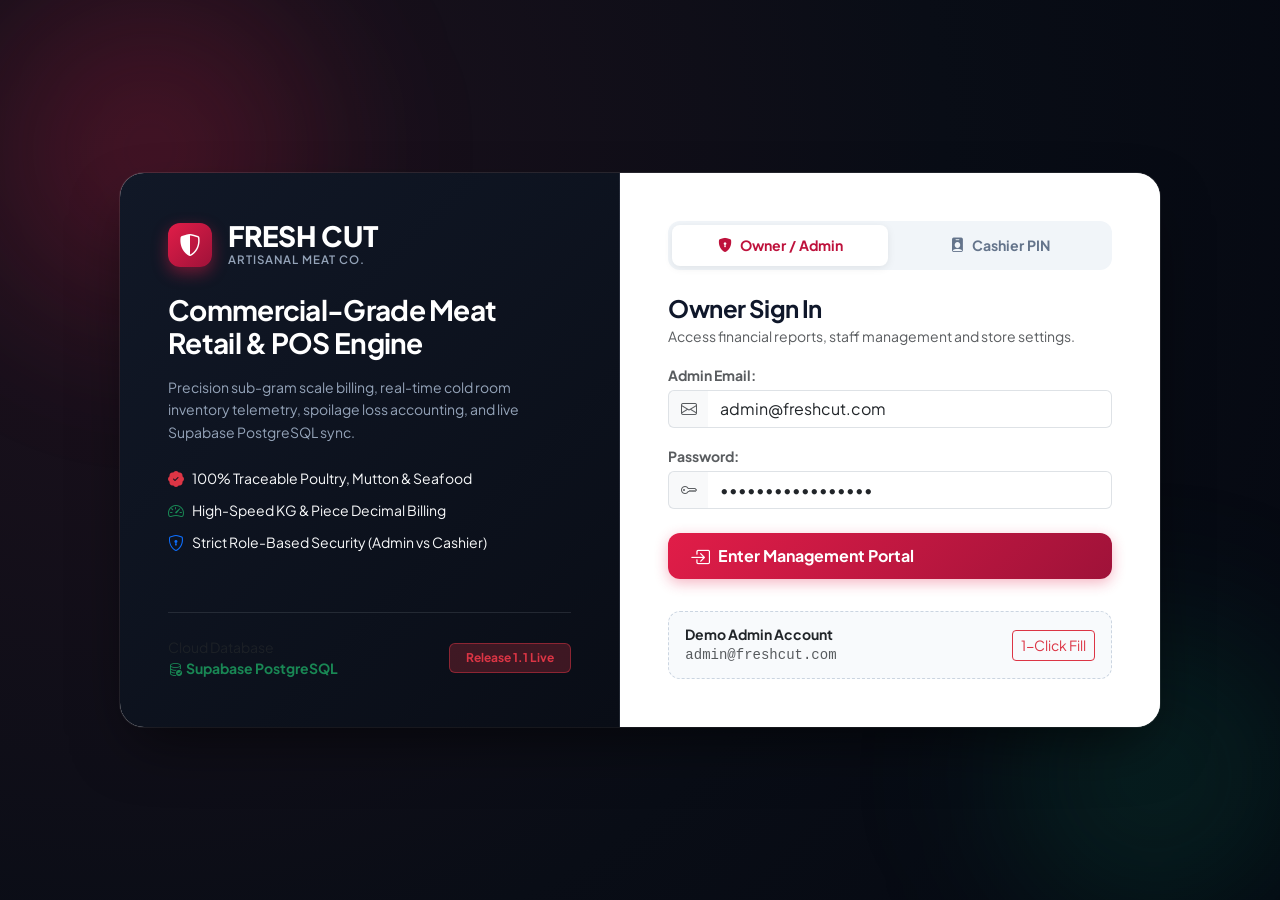
==== commit c61d939b: "feat: Add authentic meat imagery, dedicated dual login portal, enhanced visual color palette and vis" ====
--- a/templates/index.html
+++ b/templates/index.html
@@ -27,10 +27,160 @@
   <!-- Toast Notification Container -->
   <div id="toast-container"></div>
 
+  <!-- ======================================================================
+       AUTHENTICATION GATEWAY: DEDICATED LOGIN PORTAL
+       ====================================================================== -->
+  <div id="login-screen" style="display: none;">
+    <div class="login-bg-glow"></div>
+    <div class="login-bg-glow-2"></div>
+
+    <div class="login-card-container">
+      <!-- Left Hero Showcase -->
+      <div class="login-hero-side">
+        <div>
+          <div class="d-flex align-items-center gap-3 mb-4">
+            <div class="brand-icon-box">
+              <i class="bi bi-shield-shaded"></i>
+            </div>
+            <div>
+              <h2 class="brand-title fs-3 mb-0">FRESH CUT</h2>
+              <div class="brand-subtitle">Artisanal Meat Co.</div>
+            </div>
+          </div>
+
+          <h3 class="fw-bold mb-3 text-white">Commercial-Grade Meat Retail & POS Engine</h3>
+          <p class="text-secondary small mb-4" style="color: #94a3b8 !important; line-height: 1.6;">
+            Precision sub-gram scale billing, real-time cold room inventory telemetry, spoilage loss accounting, and live Supabase PostgreSQL sync.
+          </p>
+
+          <div class="d-flex flex-column gap-2 mb-4">
+            <div class="d-flex align-items-center gap-2 small text-light">
+              <i class="bi bi-patch-check-fill text-danger fs-6"></i>
+              <span>100% Traceable Poultry, Mutton & Seafood</span>
+            </div>
+            <div class="d-flex align-items-center gap-2 small text-light">
+              <i class="bi bi-speedometer2 text-success fs-6"></i>
+              <span>High-Speed KG & Piece Decimal Billing</span>
+            </div>
+            <div class="d-flex align-items-center gap-2 small text-light">
+              <i class="bi bi-shield-lock text-primary fs-6"></i>
+              <span>Strict Role-Based Security (Admin vs Cashier)</span>
+            </div>
+          </div>
+        </div>
+
+        <div class="pt-4 border-top border-secondary border-opacity-25 d-flex justify-content-between align-items-center">
+          <div>
+            <div class="small text-muted">Cloud Database</div>
+            <div class="fw-bold small text-success"><i class="bi bi-database-check me-1"></i>Supabase PostgreSQL</div>
+          </div>
+          <span class="badge bg-danger bg-opacity-25 text-danger border border-danger border-opacity-50 px-3 py-2">
+            Release 1.1 Live
+          </span>
+        </div>
+      </div>
+
+      <!-- Right Form / Keypad Side -->
+      <div class="login-form-side">
+        <div class="login-role-tabs">
+          <button id="login-tab-admin" class="login-role-btn active" onclick="App.switchLoginTab('admin')">
+            <i class="bi bi-shield-lock-fill"></i> Owner / Admin
+          </button>
+          <button id="login-tab-employee" class="login-role-btn" onclick="App.switchLoginTab('employee')">
+            <i class="bi bi-person-badge-fill"></i> Cashier PIN
+          </button>
+        </div>
+
+        <!-- 1. Administrator Login Form -->
+        <div id="login-panel-admin">
+          <div class="mb-3">
+            <h4 class="fw-bold mb-1">Owner Sign In</h4>
+            <div class="text-muted small">Access financial reports, staff management and store settings.</div>
+          </div>
+
+          <form onsubmit="App.handleAdminLogin(event)">
+            <div class="mb-3">
+              <label class="form-label small fw-bold text-muted mb-1">Admin Email:</label>
+              <div class="input-group">
+                <span class="input-group-text bg-light border-end-0"><i class="bi bi-envelope text-muted"></i></span>
+                <input type="email" id="login-admin-email" class="form-control border-start-0" value="admin@freshcut.com" required>
+              </div>
+            </div>
+
+            <div class="mb-4">
+              <label class="form-label small fw-bold text-muted mb-1">Password:</label>
+              <div class="input-group">
+                <span class="input-group-text bg-light border-end-0"><i class="bi bi-key text-muted"></i></span>
+                <input type="password" id="login-admin-password" class="form-control border-start-0" value="AdminPassword123!" required>
+              </div>
+            </div>
+
+            <button type="submit" class="btn btn-meat-primary w-100 py-2 fs-6 btn-pop mb-3">
+              <i class="bi bi-box-arrow-in-right fs-5"></i> Enter Management Portal
+            </button>
+          </form>
+
+          <div class="demo-chip-box">
+            <div>
+              <div class="small fw-bold text-dark">Demo Admin Account</div>
+              <div class="small text-muted font-monospace">admin@freshcut.com</div>
+            </div>
+            <button class="btn btn-sm btn-outline-danger" onclick="App.quickDemoLogin('admin')">
+              1-Click Fill
+            </button>
+          </div>
+        </div>
+
+        <!-- 2. Cashier Touch PIN Keypad -->
+        <div id="login-panel-employee" style="display: none;">
+          <div class="text-center mb-2">
+            <h4 class="fw-bold mb-1">Cashier Station Sign In</h4>
+            <div class="text-muted small">Enter your 4-digit staff PIN to start POS billing shift.</div>
+          </div>
+
+          <!-- PIN Dots Indicator -->
+          <div class="pin-display-dots">
+            <div class="pin-dot" id="pin-dot-1"></div>
+            <div class="pin-dot" id="pin-dot-2"></div>
+            <div class="pin-dot" id="pin-dot-3"></div>
+            <div class="pin-dot" id="pin-dot-4"></div>
+          </div>
+
+          <!-- Interactive Numeric Keypad -->
+          <div class="pin-keypad-grid">
+            <button type="button" class="pin-key-btn" onclick="App.pinKeyPress(1)">1</button>
+            <button type="button" class="pin-key-btn" onclick="App.pinKeyPress(2)">2</button>
+            <button type="button" class="pin-key-btn" onclick="App.pinKeyPress(3)">3</button>
+            <button type="button" class="pin-key-btn" onclick="App.pinKeyPress(4)">4</button>
+            <button type="button" class="pin-key-btn" onclick="App.pinKeyPress(5)">5</button>
+            <button type="button" class="pin-key-btn" onclick="App.pinKeyPress(6)">6</button>
+            <button type="button" class="pin-key-btn" onclick="App.pinKeyPress(7)">7</button>
+            <button type="button" class="pin-key-btn" onclick="App.pinKeyPress(8)">8</button>
+            <button type="button" class="pin-key-btn" onclick="App.pinKeyPress(9)">9</button>
+            <button type="button" class="pin-key-btn text-danger fs-6" onclick="App.resetPin()">CLR</button>
+            <button type="button" class="pin-key-btn" onclick="App.pinKeyPress(0)">0</button>
+            <button type="button" class="pin-key-btn text-secondary" onclick="App.pinBackspace()"><i class="bi bi-backspace"></i></button>
+          </div>
+
+          <div class="demo-chip-box">
+            <div>
+              <div class="small fw-bold text-dark">Demo Cashier Account</div>
+              <div class="small text-muted font-monospace">PIN: 5678 (Aarav Sharma)</div>
+            </div>
+            <button class="btn btn-sm btn-outline-success" onclick="App.quickDemoLogin('employee')">
+              1-Click PIN Fill
+            </button>
+          </div>
+        </div>
+      </div>
+    </div>
+  </div>
+
+  <!-- ======================================================================
+       MAIN APPLICATION SHELL (AFTER SIGN IN)
+       ====================================================================== -->
   <div id="app-wrapper">
-    <!-- ======================================================================
-         SIDEBAR NAVIGATION
-         ====================================================================== -->
+    <!-- SIDEBAR NAVIGATION -->
     <aside id="sidebar">
       <div class="sidebar-brand">
         <div class="brand-icon-box">
@@ -103,13 +253,13 @@
           <div class="fw-bold text-white text-truncate small" id="header-user-name">Vikram Rathore</div>
           <div class="text-muted" style="font-size: 0.72rem;" id="header-user-role">ADMINISTRATOR</div>
         </div>
-        <span class="badge bg-danger text-uppercase" id="current-role-badge" style="font-size: 0.68rem;">ADMIN</span>
+        <button class="btn btn-sm btn-link text-danger p-0" onclick="App.logout()" title="Sign Out">
+          <i class="bi bi-box-arrow-right fs-5"></i>
+        </button>
       </div>
     </aside>
 
-    <!-- ======================================================================
-         MAIN APPLICATION CONTENT
-         ====================================================================== -->
+    <!-- MAIN APPLICATION CONTENT -->
     <main id="main-content">
       <!-- Top Sticky Header -->
       <header class="top-header">
@@ -121,9 +271,9 @@
           <div class="d-flex align-items-center gap-2">
             <span class="badge bg-success-subtle text-success border border-success d-none d-md-inline-flex align-items-center gap-1">
               <span class="spinner-grow spinner-grow-sm" role="status"></span>
-              Supabase Ready &bull; Offline Resilient
+              Supabase PostgreSQL &bull; Live Connected
             </span>
-            <span class="text-muted small d-none d-xl-inline">| Enterprise Retail Release 1.1</span>
+            <span class="text-muted small d-none d-xl-inline">| Enterprise Retail 1.1</span>
           </div>
         </div>
 
@@ -134,7 +284,7 @@
               <i class="bi bi-person-gear me-1"></i> Switch Demo Role
             </button>
             <ul class="dropdown-menu dropdown-menu-end shadow-sm">
-              <li><h6 class="dropdown-header">Test Role-Based Access Control</h6></li>
+              <li><h6 class="dropdown-header">Switch Role Permissions</h6></li>
               <li>
                 <a class="dropdown-item d-flex align-items-center gap-2" href="#" data-switch-role="admin">
                   <span class="badge bg-danger">ADMIN</span>
@@ -160,6 +310,11 @@
           <button class="btn btn-meat-primary btn-sm btn-pop" onclick="App.navigateTo('pos')">
             <i class="bi bi-cart-plus-fill"></i> New Sale
           </button>
+
+          <!-- Sign Out Button -->
+          <button class="btn btn-sm btn-outline-secondary" onclick="App.logout()" title="Sign Out">
+            <i class="bi bi-box-arrow-right"></i> Sign Out
+          </button>
         </div>
       </header>
 
@@ -167,17 +322,17 @@
       <div class="page-container">
 
         <!-- ==================================================================
-             1. DASHBOARD VIEW
+             1. DASHBOARD VIEW (UPGRADED VISUALIZATIONS)
              ================================================================== -->
         <section id="view-dashboard" class="view-section">
           <div class="d-flex justify-content-between align-items-center mb-4">
             <div>
               <h2 class="mb-1">Operations Dashboard</h2>
-              <div class="text-muted small">Live retail telemetry, sales performance and stock alerts.</div>
+              <div class="text-muted small">Live retail telemetry, sales velocity, cold room stock balances, and alerts.</div>
             </div>
             <div class="d-flex gap-2">
               <button class="btn btn-sm btn-outline-secondary" onclick="DashboardModule.load()">
-                <i class="bi bi-arrow-clockwise"></i> Refresh
+                <i class="bi bi-arrow-clockwise"></i> Refresh Telemetry
               </button>
             </div>
           </div>
@@ -224,7 +379,7 @@
                 </div>
                 <div class="stat-value mono-num text-danger" id="kpi-low-stock">0</div>
                 <div class="stat-trend trend-down">
-                  <i class="bi bi-bell-fill"></i> Minimum threshold alerts
+                  <i class="bi bi-bell-fill"></i> Threshold alerts
                 </div>
               </div>
             </div>
@@ -248,13 +403,13 @@
             <div class="col-6 col-lg-4" id="kpi-gross-profit-card">
               <div class="stat-card interactive-card border-success" onclick="App.navigateTo('reports')">
                 <div class="d-flex justify-content-between align-items-start mb-2">
-                  <div class="stat-title text-success">Gross Profit (Rev - COGS)</div>
+                  <div class="stat-title text-success">Gross Profit (Rev &minus; COGS)</div>
                   <div class="stat-icon-wrapper icon-green">
                     <i class="bi bi-graph-up-arrow icon-animate-hover"></i>
                   </div>
                 </div>
                 <div class="stat-value mono-num text-success" id="kpi-gross-profit">₹ 0.00</div>
-                <div class="stat-trend trend-up">Excludes Operating Overhead</div>
+                <div class="stat-trend trend-up">Net margin before overhead</div>
               </div>
             </div>
 
@@ -280,23 +435,23 @@
                   </div>
                 </div>
                 <div class="stat-value mono-num text-primary" id="kpi-net-result">₹ 0.00</div>
-                <div class="stat-trend trend-up">EBITDA (Gross - Ops - Spoilage)</div>
-              </div>
-            </div>
-          </div>
-
-          <!-- Charts Row -->
+                <div class="stat-trend trend-up">EBITDA (Gross &minus; Ops &minus; Spoilage)</div>
+              </div>
+            </div>
+          </div>
+
+          <!-- Charts Row 1: Line Trend & Category Doughnut -->
           <div class="row g-4 mb-4">
             <div class="col-lg-8">
               <div class="content-card">
                 <div class="card-header-flex">
                   <div>
-                    <h5 class="mb-1">Sales & Operating Trends (7 Days)</h5>
-                    <div class="text-muted small">Daily revenue progression with operating overhead</div>
-                  </div>
-                  <span class="badge bg-light text-dark border">Live Telemetry</span>
-                </div>
-                <div style="height: 280px;">
+                    <h5 class="mb-1">Revenue & Cash Flow Telemetry (7 Days)</h5>
+                    <div class="text-muted small">Daily sales performance with operating overhead progression</div>
+                  </div>
+                  <span class="badge bg-light text-dark border">60fps Live Telemetry</span>
+                </div>
+                <div style="height: 290px;">
                   <canvas id="dashboardTrendChart"></canvas>
                 </div>
               </div>
@@ -306,12 +461,30 @@
               <div class="content-card">
                 <div class="card-header-flex">
                   <div>
-                    <h5 class="mb-1">Volume by Category</h5>
-                    <div class="text-muted small">Revenue distribution by cut</div>
-                  </div>
-                </div>
-                <div style="height: 280px; position: relative;">
+                    <h5 class="mb-1">Category Distribution</h5>
+                    <div class="text-muted small">Volume split across cuts</div>
+                  </div>
+                </div>
+                <div style="height: 290px; position: relative;">
                   <canvas id="dashboardCategoryChart"></canvas>
+                </div>
+              </div>
+            </div>
+          </div>
+
+          <!-- Charts Row 2: Category Demand Volume Comparison Bar Chart -->
+          <div class="row g-4 mb-4">
+            <div class="col-12">
+              <div class="content-card">
+                <div class="card-header-flex">
+                  <div>
+                    <h5 class="mb-1">Cut Inventory vs Velocity Analysis</h5>
+                    <div class="text-muted small">Stock balance in cold storage vs sales rate by category</div>
+                  </div>
+                  <span class="badge bg-success-subtle text-success border border-success">Cold Chain Monitored</span>
+                </div>
+                <div style="height: 260px;">
+                  <canvas id="dashboardVolumeBarChart"></canvas>
                 </div>
               </div>
             </div>
@@ -419,7 +592,7 @@
                 </div>
                 <div class="cart-summary-line">
                   <span class="text-primary cursor-pointer" onclick="PosModule.promptDiscount()">
-                    <i class="bi bi-tag-fill me-1"></i> Discount (-):
+                    <i class="bi bi-tag-fill me-1"></i> Discount (&minus;):
                   </span>
                   <span class="mono-num text-primary" id="cart-discount">₹0.00</span>
                 </div>
@@ -926,10 +1099,10 @@
               <div class="content-card">
                 <div class="d-flex justify-content-between align-items-start mb-3">
                   <h5 class="mb-0">Supabase PostgreSQL Integration</h5>
-                  <span id="supabase-status-badge" class="badge bg-secondary">LOCAL PERSISTENT ENGINE</span>
+                  <span id="supabase-status-badge" class="badge bg-success">SUPABASE CLOUD CONNECTED</span>
                 </div>
                 <p class="small text-muted mb-3">
-                  The system operates in dual-mode: you can link your live Supabase project by providing the URL and anon/service key below, or keep using the zero-config local engine.
+                  Connected directly to Supabase cloud instance (PostgreSQL 17.12) with Row Level Security (RLS) policies and automated migrations.
                 </p>
 
                 <div class="mb-3">
@@ -1145,7 +1318,7 @@
             </div>
             <div class="col-md-8">
               <label class="form-label small fw-bold text-muted">Product Name:</label>
-              <input type="text" id="prod-form-name" class="form-control" placeholder="e.g. Tenderloin Steak Fillet">
+              <input type="text" id="prod-form-name" class="form-control" placeholder="e.g. Farm Fresh Chicken Breast">
             </div>
           </div>
           <div class="row g-3 mb-3">
@@ -1154,7 +1327,6 @@
               <select id="prod-form-category" class="form-select">
                 <option value="poultry">Poultry</option>
                 <option value="mutton">Mutton & Lamb</option>
-                <option value="beef">Prime Beef</option>
                 <option value="seafood">Seafood & Fish</option>
                 <option value="deli">Marinated & Deli</option>
               </select>
@@ -1188,6 +1360,11 @@
           <div class="mb-3">
             <label class="form-label small fw-bold text-muted">Product Description & Cut Guide:</label>
             <textarea id="prod-form-desc" class="form-control" rows="2"></textarea>
+          </div>
+          <div class="mb-3">
+            <label class="form-label small fw-bold text-muted">Product Image URL (High-Res Food Photography):</label>
+            <input type="url" id="prod-form-image" class="form-control" placeholder="https://images.unsplash.com/photo-...">
+            <div class="form-text small text-muted">Direct image URL displayed on POS touch screen and inventory catalog.</div>
           </div>
         </div>
         <div class="modal-footer">
--- a/static/css/style.css
+++ b/static/css/style.css
@@ -1,46 +1,53 @@
 /* ==========================================================================
-   FRESH CUT MEAT SHOP MANAGEMENT SYSTEM - CORE STYLESHEET
-   Commercial-Grade Retail Design System
+   FRESH CUT MEAT SHOP MANAGEMENT SYSTEM - UPGRADED PREMIUM DESIGN SYSTEM
+   Commercial-Grade Retail Design System with High-End Color Palette
    ========================================================================== */
 
 @import url('https://fonts.googleapis.com/css2?family=Plus+Jakarta+Sans:wght@300;400;500;600;700;800&family=Space+Grotesk:wght@500;600;700&display=swap');
 
 :root {
-  --primary: #991b1b;           /* Deep Butcher Carmine Red */
-  --primary-hover: #7f1d1d;
-  --primary-subtle: #fef2f2;
-  --primary-border: #fecaca;
-  --primary-glow: rgba(153, 27, 27, 0.18);
-
-  --secondary: #065f46;         /* Forest Sage Green */
+  /* Upgraded Artisanal Color Tokens */
+  --primary: #be123c;           /* Vivid Butcher Crimson Rose */
+  --primary-hover: #9f1239;
+  --primary-light: #f43f5e;
+  --primary-subtle: #fff1f2;
+  --primary-border: #fecdd3;
+  --primary-glow: rgba(225, 29, 72, 0.22);
+
+  --secondary: #059669;         /* Fresh Farm Emerald Green */
   --secondary-hover: #047857;
-  --secondary-subtle: #f0fdf4;
-  --secondary-border: #bbf7d0;
-
-  --accent-amber: #d97706;
+  --secondary-subtle: #ecfdf5;
+  --secondary-border: #a7f3d0;
+  --secondary-glow: rgba(16, 185, 129, 0.22);
+
+  --accent-amber: #d97706;      /* Rich Amber */
   --accent-amber-subtle: #fffbeb;
-
-  --dark-slate: #0f172a;        /* Deep Charcoal / Slate */
-  --sidebar-bg: #111827;        /* Modern Deep Navy-Black */
-  --sidebar-active: #1f2937;
-  --sidebar-text: #9ca3af;
-  --sidebar-text-hover: #f9fafb;
-
-  --bg-app: #f8fafc;
+  --accent-blue: #0284c7;       /* Ocean Seafood Blue */
+  --accent-blue-subtle: #f0f9ff;
+  --accent-purple: #7c3aed;     /* Deli Artisanal Violet */
+  --accent-purple-subtle: #f5f3ff;
+
+  --dark-slate: #0b1120;        /* Deep Obsidian Navy */
+  --sidebar-bg: #090d16;        /* Ultra Dark Luxury Sidebar */
+  --sidebar-active: #1e293b;
+  --sidebar-text: #94a3b8;
+  --sidebar-text-hover: #ffffff;
+
+  --bg-app: #f4f6fa;            /* Crisp Modern Light Canvas */
   --card-bg: #ffffff;
   --card-border: #e2e8f0;
-  --text-main: #1e293b;
+  --text-main: #0f172a;
   --text-muted: #64748b;
 
   --radius-sm: 8px;
   --radius-md: 12px;
-  --radius-lg: 16px;
-  --radius-xl: 20px;
-
-  --shadow-sm: 0 1px 3px rgba(0, 0, 0, 0.05);
-  --shadow-md: 0 4px 12px rgba(15, 23, 42, 0.06), 0 1px 3px rgba(15, 23, 42, 0.04);
-  --shadow-lg: 0 10px 25px -3px rgba(15, 23, 42, 0.08), 0 4px 6px -2px rgba(15, 23, 42, 0.04);
-  --shadow-lift: 0 16px 32px -4px rgba(153, 27, 27, 0.12), 0 6px 12px -2px rgba(0, 0, 0, 0.05);
+  --radius-lg: 18px;
+  --radius-xl: 24px;
+
+  --shadow-sm: 0 1px 3px rgba(0, 0, 0, 0.04);
+  --shadow-md: 0 4px 14px rgba(15, 23, 42, 0.06), 0 1px 3px rgba(15, 23, 42, 0.03);
+  --shadow-lg: 0 12px 28px -4px rgba(15, 23, 42, 0.08), 0 6px 12px -2px rgba(15, 23, 42, 0.03);
+  --shadow-lift: 0 20px 36px -6px rgba(190, 18, 60, 0.16), 0 8px 16px -3px rgba(0, 0, 0, 0.06);
 
   --transition-fast: 0.18s cubic-bezier(0.16, 1, 0.3, 1);
   --transition-normal: 0.28s cubic-bezier(0.16, 1, 0.3, 1);
@@ -59,7 +66,7 @@
 h1, h2, h3, h4, h5, .brand-font {
   font-family: 'Plus Jakarta Sans', sans-serif;
   font-weight: 700;
-  letter-spacing: -0.02em;
+  letter-spacing: -0.025em;
 }
 
 .mono-num {
@@ -67,7 +74,179 @@
   font-feature-settings: 'tnum';
 }
 
-/* App Layout Grid */
+/* ==========================================================================
+   AUTHENTICATION & LOGIN PORTAL VIEW
+   ========================================================================== */
+#login-screen {
+  min-height: 100vh;
+  display: flex;
+  align-items: center;
+  justify-content: center;
+  background: radial-gradient(circle at 10% 20%, #1e111d 0%, #090d16 60%, #050811 100%);
+  position: relative;
+  overflow: hidden;
+  padding: 24px;
+}
+
+.login-bg-glow {
+  position: absolute;
+  width: 500px;
+  height: 500px;
+  background: radial-gradient(circle, rgba(225, 29, 72, 0.25) 0%, rgba(225, 29, 72, 0) 70%);
+  top: -100px;
+  left: -100px;
+  border-radius: 50%;
+  pointer-events: none;
+  filter: blur(60px);
+}
+
+.login-bg-glow-2 {
+  position: absolute;
+  width: 450px;
+  height: 450px;
+  background: radial-gradient(circle, rgba(5, 150, 105, 0.2) 0%, rgba(5, 150, 105, 0) 70%);
+  bottom: -100px;
+  right: -100px;
+  border-radius: 50%;
+  pointer-events: none;
+  filter: blur(60px);
+}
+
+.login-card-container {
+  width: 100%;
+  max-width: 1040px;
+  background: rgba(255, 255, 255, 0.98);
+  border-radius: var(--radius-xl);
+  box-shadow: 0 25px 60px -15px rgba(0, 0, 0, 0.6), 0 0 0 1px rgba(255, 255, 255, 0.1);
+  overflow: hidden;
+  display: flex;
+  z-index: 10;
+}
+
+.login-hero-side {
+  flex: 1;
+  background: linear-gradient(135deg, #111827 0%, #090d16 100%);
+  padding: 48px;
+  color: #ffffff;
+  display: flex;
+  flex-direction: column;
+  justify-content: space-between;
+  position: relative;
+  border-right: 1px solid rgba(255, 255, 255, 0.08);
+}
+
+.login-form-side {
+  flex: 1.1;
+  padding: 48px;
+  background: #ffffff;
+  display: flex;
+  flex-direction: column;
+  justify-content: center;
+}
+
+.login-role-tabs {
+  display: flex;
+  background: #f1f5f9;
+  padding: 4px;
+  border-radius: var(--radius-md);
+  margin-bottom: 24px;
+  gap: 4px;
+}
+
+.login-role-btn {
+  flex: 1;
+  padding: 10px 14px;
+  border-radius: var(--radius-sm);
+  border: none;
+  background: transparent;
+  color: #64748b;
+  font-weight: 700;
+  font-size: 0.88rem;
+  transition: all var(--transition-fast);
+  display: flex;
+  align-items: center;
+  justify-content: center;
+  gap: 8px;
+}
+
+.login-role-btn.active {
+  background: #ffffff;
+  color: var(--primary);
+  box-shadow: 0 2px 8px rgba(0, 0, 0, 0.08);
+}
+
+/* Touch PIN Keypad for Cashier */
+.pin-display-dots {
+  display: flex;
+  justify-content: center;
+  gap: 14px;
+  margin: 16px 0 24px 0;
+}
+
+.pin-dot {
+  width: 18px;
+  height: 18px;
+  border-radius: 50%;
+  border: 2px solid #cbd5e1;
+  transition: all 0.2s ease;
+}
+
+.pin-dot.filled {
+  background: var(--primary);
+  border-color: var(--primary);
+  transform: scale(1.15);
+  box-shadow: 0 0 10px var(--primary-glow);
+}
+
+.pin-keypad-grid {
+  display: grid;
+  grid-template-columns: repeat(3, 1fr);
+  gap: 12px;
+  max-width: 280px;
+  margin: 0 auto 20px auto;
+}
+
+.pin-key-btn {
+  height: 56px;
+  border-radius: var(--radius-md);
+  border: 1px solid #e2e8f0;
+  background: #f8fafc;
+  color: #0f172a;
+  font-size: 1.25rem;
+  font-weight: 800;
+  transition: all 0.15s ease;
+  display: flex;
+  align-items: center;
+  justify-content: center;
+  cursor: pointer;
+}
+
+.pin-key-btn:hover {
+  background: #ffffff;
+  border-color: #cbd5e1;
+  transform: translateY(-2px);
+  box-shadow: 0 4px 10px rgba(0, 0, 0, 0.05);
+}
+
+.pin-key-btn:active {
+  transform: scale(0.95);
+  background: #fee2e2;
+}
+
+.demo-chip-box {
+  background: #f8fafc;
+  border: 1px dashed #cbd5e1;
+  border-radius: var(--radius-md);
+  padding: 12px 16px;
+  display: flex;
+  align-items: center;
+  justify-content: space-between;
+  margin-top: 16px;
+}
+
+/* ==========================================================================
+   APP SHELL & NAVIGATION
+   ========================================================================== */
 #app-wrapper {
   display: flex;
   min-height: 100vh;
@@ -100,22 +279,23 @@
 .brand-icon-box {
   width: 44px;
   height: 44px;
-  background: linear-gradient(135deg, #b91c1c, #881337);
+  background: linear-gradient(135deg, #e11d48, #9f1239);
   border-radius: var(--radius-md);
   display: flex;
   align-items: center;
   justify-content: center;
   color: #fff;
   font-size: 22px;
-  box-shadow: 0 4px 12px rgba(185, 28, 28, 0.4);
+  box-shadow: 0 6px 16px rgba(225, 29, 72, 0.45);
 }
 
 .brand-title {
   color: #ffffff;
-  font-size: 1.1rem;
+  font-size: 1.15rem;
   font-weight: 800;
-  line-height: 1.15;
+  line-height: 1.1;
   margin: 0;
+  letter-spacing: -0.01em;
 }
 
 .brand-subtitle {
@@ -123,7 +303,7 @@
   font-size: 0.72rem;
   font-weight: 600;
   text-transform: uppercase;
-  letter-spacing: 0.06em;
+  letter-spacing: 0.08em;
   margin: 0;
 }
 
@@ -134,12 +314,12 @@
 }
 
 .nav-section-title {
-  font-size: 0.7rem;
-  font-weight: 700;
+  font-size: 0.68rem;
+  font-weight: 800;
   color: #64748b;
   text-transform: uppercase;
-  letter-spacing: 0.08em;
-  padding: 12px 14px 6px 14px;
+  letter-spacing: 0.1em;
+  padding: 14px 14px 6px 14px;
 }
 
 .sidebar-link {
@@ -153,7 +333,7 @@
   font-weight: 600;
   text-decoration: none;
   transition: all var(--transition-fast);
-  margin-bottom: 4px;
+  margin-bottom: 3px;
   position: relative;
 }
 
@@ -165,39 +345,39 @@
 }
 
 .sidebar-link:hover {
-  background-color: rgba(255, 255, 255, 0.05);
+  background-color: rgba(255, 255, 255, 0.06);
   color: var(--sidebar-text-hover);
   transform: translateX(4px);
 }
 
 .sidebar-link:hover i {
   transform: scale(1.15);
-  color: #f87171;
+  color: #fb7185;
 }
 
 .sidebar-link.active {
-  background: linear-gradient(90deg, rgba(185, 28, 28, 0.18), rgba(185, 28, 28, 0.05));
+  background: linear-gradient(90deg, rgba(225, 29, 72, 0.2), rgba(225, 29, 72, 0.05));
   color: #ffffff;
   font-weight: 700;
-  border-left: 3px solid #ef4444;
+  border-left: 3px solid #f43f5e;
 }
 
 .sidebar-link.active i {
-  color: #ef4444;
+  color: #f43f5e;
 }
 
 .sidebar-badge {
   margin-left: auto;
-  font-size: 0.72rem;
-  padding: 2px 7px;
+  font-size: 0.7rem;
+  padding: 3px 8px;
   border-radius: 9999px;
-  font-weight: 700;
+  font-weight: 800;
 }
 
 /* User Profile footer in sidebar */
 .sidebar-user {
   padding: 16px;
-  background: rgba(0, 0, 0, 0.2);
+  background: rgba(0, 0, 0, 0.3);
   border-top: 1px solid rgba(255, 255, 255, 0.06);
   display: flex;
   align-items: center;
@@ -205,16 +385,17 @@
 }
 
 .user-avatar {
-  width: 38px;
-  height: 38px;
+  width: 40px;
+  height: 40px;
   border-radius: 50%;
-  background: linear-gradient(135deg, #059669, #065f46);
+  background: linear-gradient(135deg, #be123c, #881337);
   color: white;
   display: flex;
   align-items: center;
   justify-content: center;
-  font-weight: 700;
-  font-size: 0.95rem;
+  font-weight: 800;
+  font-size: 1rem;
+  box-shadow: 0 4px 10px rgba(0,0,0,0.3);
 }
 
 /* Main Content Area */
@@ -230,7 +411,7 @@
 /* Top Navbar */
 .top-header {
   background: #ffffff;
-  height: 70px;
+  height: 72px;
   padding: 0 28px;
   display: flex;
   align-items: center;
@@ -239,6 +420,7 @@
   position: sticky;
   top: 0;
   z-index: 1020;
+  box-shadow: 0 1px 3px rgba(0, 0, 0, 0.02);
 }
 
 .header-search {
@@ -250,7 +432,7 @@
   background: #f1f5f9;
   border: 1px solid transparent;
   border-radius: 9999px;
-  padding: 8px 16px 8px 38px;
+  padding: 9px 16px 9px 38px;
   font-size: 0.88rem;
   width: 100%;
   transition: all var(--transition-fast);
@@ -258,8 +440,8 @@
 
 .header-search input:focus {
   background: #ffffff;
-  border-color: #cbd5e1;
-  box-shadow: 0 0 0 3px rgba(153, 27, 27, 0.1);
+  border-color: #f43f5e;
+  box-shadow: 0 0 0 3px rgba(225, 29, 72, 0.12);
   outline: none;
 }
 
@@ -269,7 +451,7 @@
   top: 50%;
   transform: translateY(-50%);
   color: #94a3b8;
-  font-size: 0.9rem;
+  font-size: 0.95rem;
 }
 
 /* Page Container */
@@ -278,7 +460,9 @@
   flex-grow: 1;
 }
 
-/* Premium Dashboard Cards */
+/* ==========================================================================
+   STAT CARDS & VISUALIZATIONS
+   ========================================================================== */
 .stat-card {
   background: var(--card-bg);
   border: 1px solid var(--card-border);
@@ -294,17 +478,17 @@
 .stat-card:hover {
   transform: translateY(-5px);
   box-shadow: var(--shadow-lift);
-  border-color: #fca5a5;
+  border-color: #fda4af;
 }
 
 .stat-icon-wrapper {
-  width: 48px;
-  height: 48px;
+  width: 50px;
+  height: 50px;
   border-radius: var(--radius-md);
   display: flex;
   align-items: center;
   justify-content: center;
-  font-size: 1.35rem;
+  font-size: 1.4rem;
   transition: transform var(--transition-fast);
 }
 
@@ -313,62 +497,62 @@
 }
 
 .icon-red {
-  background: #fee2e2;
-  color: #b91c1c;
+  background: #ffe4e6;
+  color: #e11d48;
 }
 
 .icon-green {
   background: #dcfce7;
-  color: #15803d;
+  color: #059669;
 }
 
 .icon-amber {
   background: #fef3c7;
-  color: #b45309;
+  color: #d97706;
 }
 
 .icon-blue {
   background: #e0f2fe;
-  color: #0369a1;
+  color: #0284c7;
 }
 
 .icon-purple {
   background: #f3e8ff;
-  color: #7e22ce;
+  color: #7c3aed;
 }
 
 .stat-title {
   color: var(--text-muted);
-  font-size: 0.8rem;
+  font-size: 0.78rem;
   font-weight: 700;
   text-transform: uppercase;
-  letter-spacing: 0.05em;
+  letter-spacing: 0.06em;
   margin-bottom: 4px;
 }
 
 .stat-value {
-  font-size: 1.75rem;
+  font-size: 1.85rem;
   font-weight: 800;
   color: var(--text-main);
-  line-height: 1.2;
+  line-height: 1.15;
   margin: 0;
 }
 
 .stat-trend {
   font-size: 0.78rem;
-  font-weight: 600;
+  font-weight: 700;
   display: inline-flex;
   align-items: center;
   gap: 4px;
-  margin-top: 6px;
+  margin-top: 8px;
 }
 
 .trend-up {
-  color: #15803d;
+  color: #059669;
 }
 
 .trend-down {
-  color: #b91c1c;
+  color: #e11d48;
 }
 
 /* Glass & Content Cards */
@@ -404,10 +588,10 @@
   background: #f8fafc;
   color: #475569;
   font-size: 0.76rem;
-  font-weight: 700;
+  font-weight: 800;
   text-transform: uppercase;
-  letter-spacing: 0.05em;
-  padding: 12px 16px;
+  letter-spacing: 0.06em;
+  padding: 13px 16px;
   border-bottom: 1px solid var(--card-border);
 }
 
@@ -420,24 +604,24 @@
 }
 
 .table-custom tr:hover td {
-  background-color: #faf5f5;
+  background-color: #fff1f2;
 }
 
 /* Badges */
 .badge-meat {
-  padding: 5px 10px;
+  padding: 5px 11px;
   border-radius: 9999px;
   font-size: 0.75rem;
-  font-weight: 700;
+  font-weight: 800;
   display: inline-flex;
   align-items: center;
   gap: 5px;
 }
 
 .badge-poultry {
-  background: #fef2f2;
-  color: #b91c1c;
-  border: 1px solid #fecaca;
+  background: #fff1f2;
+  color: #e11d48;
+  border: 1px solid #fecdd3;
 }
 
 .badge-mutton {
@@ -446,14 +630,8 @@
   border: 1px solid #fde68a;
 }
 
-.badge-beef {
-  background: #fdf2f8;
-  color: #be185d;
-  border: 1px solid #fbcfe8;
-}
-
 .badge-seafood {
-  background: #f0fdf4;
+  background: #ecfdf5;
   color: #047857;
   border: 1px solid #a7f3d0;
 }
@@ -466,7 +644,7 @@
 
 .badge-in-stock {
   background: #dcfce7;
-  color: #15803d;
+  color: #047857;
 }
 
 .badge-low-stock {
@@ -477,19 +655,19 @@
 
 .badge-out-of-stock {
   background: #fee2e2;
-  color: #b91c1c;
+  color: #e11d48;
 }
 
 /* Buttons */
 .btn-meat-primary {
-  background: linear-gradient(135deg, #b91c1c, #881337);
+  background: linear-gradient(135deg, #e11d48, #9f1239);
   color: #ffffff;
   border: none;
   border-radius: var(--radius-md);
-  padding: 10px 20px;
+  padding: 10px 22px;
   font-size: 0.9rem;
   font-weight: 700;
-  box-shadow: 0 4px 12px rgba(185, 28, 28, 0.25);
+  box-shadow: 0 4px 14px rgba(225, 29, 72, 0.32);
   transition: all var(--transition-fast);
   display: inline-flex;
   align-items: center;
@@ -497,9 +675,9 @@
 }
 
 .btn-meat-primary:hover {
-  background: linear-gradient(135deg, #991b1b, #701a2b);
+  background: linear-gradient(135deg, #be123c, #881337);
   transform: translateY(-2px);
-  box-shadow: 0 6px 16px rgba(185, 28, 28, 0.35);
+  box-shadow: 0 6px 18px rgba(225, 29, 72, 0.45);
   color: #fff;
 }
 
@@ -514,7 +692,7 @@
   border-radius: var(--radius-md);
   padding: 10px 18px;
   font-size: 0.9rem;
-  font-weight: 600;
+  font-weight: 700;
   transition: all var(--transition-fast);
 }
 
@@ -531,7 +709,7 @@
 }
 
 .modal-header-custom {
-  background: linear-gradient(135deg, #881337, #991b1b);
+  background: linear-gradient(135deg, #9f1239, #e11d48);
   color: #ffffff;
   border-top-left-radius: var(--radius-xl);
   border-top-right-radius: var(--radius-xl);
@@ -555,4 +733,13 @@
   .header-search {
     width: 200px;
   }
-}
+  .login-card-container {
+    flex-direction: column;
+  }
+  .login-hero-side {
+    padding: 32px;
+  }
+  .login-form-side {
+    padding: 32px;
+  }
+}
--- a/static/css/pos.css
+++ b/static/css/pos.css
@@ -84,19 +84,60 @@
   background: #ffffff;
   border: 1px solid #e2e8f0;
   border-radius: var(--radius-md);
-  padding: 14px;
+  padding: 12px;
   display: flex;
   flex-direction: column;
   justify-content: space-between;
   position: relative;
   transition: all 0.2s cubic-bezier(0.16, 1, 0.3, 1);
-}
-
-.pos-card-header {
+  overflow: hidden;
+  cursor: pointer;
+}
+
+.pos-card:hover {
+  transform: translateY(-3px);
+  box-shadow: 0 10px 25px -5px rgba(0, 0, 0, 0.08), 0 8px 10px -6px rgba(0, 0, 0, 0.04);
+  border-color: #f43f5e;
+}
+
+.pos-card-img-wrap {
+  position: relative;
+  width: 100%;
+  height: 115px;
+  border-radius: var(--radius-sm);
+  overflow: hidden;
+  margin-bottom: 10px;
+  background-color: #f1f5f9;
+}
+
+.pos-card-img {
+  width: 100%;
+  height: 100%;
+  object-fit: cover;
+  transition: transform 0.35s ease;
+}
+
+.pos-card:hover .pos-card-img {
+  transform: scale(1.08);
+}
+
+.pos-card-badges-overlay {
+  position: absolute;
+  top: 6px;
+  left: 6px;
+  right: 6px;
   display: flex;
   justify-content: space-between;
-  align-items: flex-start;
-  margin-bottom: 8px;
+  align-items: center;
+  pointer-events: none;
+  z-index: 2;
+}
+
+.pos-card-badges-overlay .badge {
+  box-shadow: 0 2px 6px rgba(0,0,0,0.22);
+  backdrop-filter: blur(4px);
+  font-weight: 700;
+  font-size: 0.7rem;
 }
 
 .pos-prod-name {
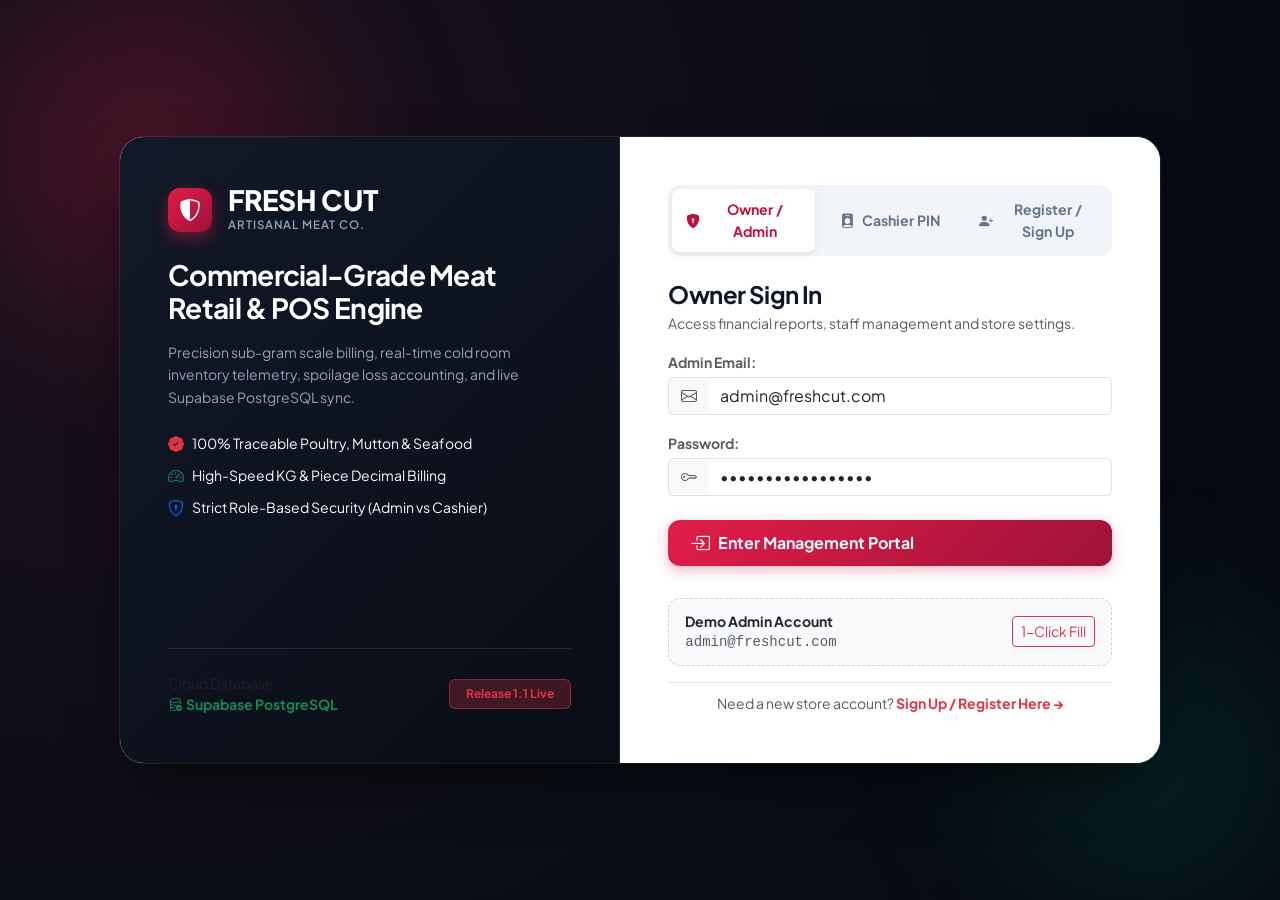
==== commit 28b9df51: "feat: Add user registration and signup option with role selection, password hashing, and instant ses" ====
--- a/templates/index.html
+++ b/templates/index.html
@@ -89,6 +89,9 @@
           <button id="login-tab-employee" class="login-role-btn" onclick="App.switchLoginTab('employee')">
             <i class="bi bi-person-badge-fill"></i> Cashier PIN
           </button>
+          <button id="login-tab-register" class="login-role-btn" onclick="App.switchLoginTab('register')">
+            <i class="bi bi-person-plus-fill"></i> Register / Sign Up
+          </button>
         </div>
 
         <!-- 1. Administrator Login Form -->
@@ -120,7 +123,7 @@
             </button>
           </form>
 
-          <div class="demo-chip-box">
+          <div class="demo-chip-box mb-3">
             <div>
               <div class="small fw-bold text-dark">Demo Admin Account</div>
               <div class="small text-muted font-monospace">admin@freshcut.com</div>
@@ -128,6 +131,13 @@
             <button class="btn btn-sm btn-outline-danger" onclick="App.quickDemoLogin('admin')">
               1-Click Fill
             </button>
+          </div>
+
+          <div class="text-center pt-2 border-top">
+            <span class="text-muted small">Need a new store account? </span>
+            <a href="javascript:void(0)" class="small fw-bold text-danger text-decoration-none" onclick="App.switchLoginTab('register')">
+              Sign Up / Register Here &rarr;
+            </a>
           </div>
         </div>
 
@@ -162,7 +172,7 @@
             <button type="button" class="pin-key-btn text-secondary" onclick="App.pinBackspace()"><i class="bi bi-backspace"></i></button>
           </div>
 
-          <div class="demo-chip-box">
+          <div class="demo-chip-box mb-3">
             <div>
               <div class="small fw-bold text-dark">Demo Cashier Account</div>
               <div class="small text-muted font-monospace">PIN: 5678 (Aarav Sharma)</div>
@@ -170,6 +180,84 @@
             <button class="btn btn-sm btn-outline-success" onclick="App.quickDemoLogin('employee')">
               1-Click PIN Fill
             </button>
+          </div>
+
+          <div class="text-center pt-2 border-top">
+            <span class="text-muted small">New employee? </span>
+            <a href="javascript:void(0)" class="small fw-bold text-success text-decoration-none" onclick="App.switchLoginTab('register')">
+              Register New Profile &rarr;
+            </a>
+          </div>
+        </div>
+
+        <!-- 3. Register / Sign Up Form -->
+        <div id="login-panel-register" style="display: none;">
+          <div class="mb-3">
+            <h4 class="fw-bold mb-1">Create Account / Sign Up</h4>
+            <div class="text-muted small">Register a new store owner, manager or staff cashier profile.</div>
+          </div>
+
+          <form onsubmit="App.handleRegister(event)">
+            <div class="row g-2 mb-2">
+              <div class="col-md-6">
+                <label class="form-label small fw-bold text-muted mb-1">Full Name:</label>
+                <div class="input-group">
+                  <span class="input-group-text bg-light border-end-0"><i class="bi bi-person text-muted"></i></span>
+                  <input type="text" id="reg-name" class="form-control border-start-0" placeholder="e.g. Viswanath Kummari" required>
+                </div>
+              </div>
+              <div class="col-md-6">
+                <label class="form-label small fw-bold text-muted mb-1">Phone Number:</label>
+                <div class="input-group">
+                  <span class="input-group-text bg-light border-end-0"><i class="bi bi-telephone text-muted"></i></span>
+                  <input type="tel" id="reg-phone" class="form-control border-start-0" placeholder="+91 98765 43210">
+                </div>
+              </div>
+            </div>
+
+            <div class="mb-2">
+              <label class="form-label small fw-bold text-muted mb-1">Email Address:</label>
+              <div class="input-group">
+                <span class="input-group-text bg-light border-end-0"><i class="bi bi-envelope text-muted"></i></span>
+                <input type="email" id="reg-email" class="form-control border-start-0" placeholder="name@freshcut.com" required>
+              </div>
+            </div>
+
+            <div class="row g-2 mb-2">
+              <div class="col-md-6">
+                <label class="form-label small fw-bold text-muted mb-1">Account Role:</label>
+                <select id="reg-role" class="form-select">
+                  <option value="admin">Store Owner / Manager</option>
+                  <option value="employee">Cashier / Staff Member</option>
+                </select>
+              </div>
+              <div class="col-md-6">
+                <label class="form-label small fw-bold text-muted mb-1">4-Digit POS PIN:</label>
+                <div class="input-group">
+                  <span class="input-group-text bg-light border-end-0"><i class="bi bi-grid-3x3-gap text-muted"></i></span>
+                  <input type="text" id="reg-pin" class="form-control border-start-0 font-monospace" maxlength="4" placeholder="e.g. 7788">
+                </div>
+              </div>
+            </div>
+
+            <div class="mb-3">
+              <label class="form-label small fw-bold text-muted mb-1">Password:</label>
+              <div class="input-group">
+                <span class="input-group-text bg-light border-end-0"><i class="bi bi-lock text-muted"></i></span>
+                <input type="password" id="reg-password" class="form-control border-start-0" placeholder="Min. 6 characters" minlength="6" required>
+              </div>
+            </div>
+
+            <button type="submit" class="btn btn-emerald w-100 py-2 fs-6 mb-3 shadow-sm">
+              <i class="bi bi-person-check-fill me-1"></i> Sign Up & Start Session
+            </button>
+          </form>
+
+          <div class="text-center pt-2 border-top">
+            <span class="text-muted small">Already registered? </span>
+            <a href="javascript:void(0)" class="small fw-bold text-danger text-decoration-none" onclick="App.switchLoginTab('admin')">
+              Sign In to Your Account &rarr;
+            </a>
           </div>
         </div>
       </div>
@@ -651,12 +739,15 @@
               <h2 class="mb-1">Inventory & Stock Ledger</h2>
               <div class="text-muted small">Monitor real-time weights, track spoilage/trimming losses and audit movements.</div>
             </div>
-            <div class="d-flex gap-2">
+            <div class="d-flex gap-2 flex-wrap">
+              <button class="btn btn-emerald btn-sm shadow-sm" onclick="InventoryModule.openIncrementModal()">
+                <i class="bi bi-box-arrow-in-down me-1"></i> + Increment Stock / Intake
+              </button>
               <button class="btn btn-outline-danger btn-sm" onclick="InventoryModule.openWastageModal()">
-                <i class="bi bi-trash-fill"></i> Log Spoilage / Wastage
+                <i class="bi bi-trash-fill"></i> Log Spoilage
               </button>
               <button class="btn btn-meat-primary btn-sm admin-only" onclick="InventoryModule.openAdjustmentModal()">
-                <i class="bi bi-plus-circle"></i> Quick Stock Adjustment
+                <i class="bi bi-sliders"></i> Quick Adjustment
               </button>
             </div>
           </div>
@@ -1301,6 +1392,97 @@
     </div>
   </div>
 
+  <!-- Stock Increment / Restock Modal -->
+  <div class="modal fade" id="invIncrementModal" tabindex="-1">
+    <div class="modal-dialog modal-dialog-centered">
+      <div class="modal-content">
+        <div class="modal-header" style="background: linear-gradient(135deg, #059669, #10b981); color: #fff;">
+          <h5 class="modal-title fs-6"><i class="bi bi-box-arrow-in-down me-2"></i> Increment Meat Stock / Restock</h5>
+          <button type="button" class="btn-close btn-close-white" data-bs-dismiss="modal"></button>
+        </div>
+        <div class="modal-body p-4">
+          <!-- Product Selector -->
+          <div class="mb-3">
+            <label class="form-label small fw-bold text-muted">Select Meat Cut / Product:</label>
+            <select class="form-select" id="modal-inc-product-id" onchange="InventoryModule.onIncrementProductChange()"></select>
+          </div>
+
+          <!-- Current Balance Info Banner -->
+          <div class="d-flex align-items-center justify-content-between p-3 rounded bg-light mb-3 border">
+            <div>
+              <div class="small text-muted fw-bold">Current In-Stock:</div>
+              <div class="fs-5 fw-bold mono-num text-success" id="modal-inc-cur-stock">0.000 KG</div>
+            </div>
+            <div class="text-end">
+              <span class="badge bg-secondary-subtle text-secondary" id="modal-inc-sku-badge">SKU</span>
+              <div class="small text-muted" id="modal-inc-unit-type">Kilogram Cut</div>
+            </div>
+          </div>
+
+          <!-- Quick Increment Preset Chips -->
+          <div class="mb-3">
+            <div class="d-flex justify-content-between align-items-center mb-1">
+              <label class="form-label small fw-bold text-muted mb-0">Quick Increment Presets:</label>
+              <button type="button" class="btn btn-link btn-sm text-decoration-none text-muted p-0" onclick="InventoryModule.clearIncrementQty()">Reset</button>
+            </div>
+            <div class="d-flex flex-wrap gap-2 mt-2" id="modal-inc-presets-container">
+              <!-- Rendered dynamically depending on KG vs PCS -->
+            </div>
+          </div>
+
+          <!-- Quantity Input Field -->
+          <div class="mb-3">
+            <label class="form-label small fw-bold text-muted">
+              Intake Quantity to Add (<span id="modal-inc-unit-label" class="text-success">KG</span>):
+            </label>
+            <div class="input-group">
+              <input type="number" step="0.001" min="0.001" class="form-control form-control-lg mono-num text-success fw-bold" id="modal-inc-qty" placeholder="0.000" oninput="InventoryModule.updateProjectedStock()">
+              <span class="input-group-text fw-bold text-muted" id="modal-inc-unit-addon">KG</span>
+            </div>
+          </div>
+
+          <!-- Real-Time Projected Balance Box -->
+          <div class="projected-balance-box mb-3">
+            <div class="d-flex justify-content-between align-items-center">
+              <div>
+                <div class="small text-muted fw-bold">Projected New Balance:</div>
+                <div class="fs-4 fw-bold mono-num text-success" id="modal-inc-projected-stock">0.000 KG</div>
+              </div>
+              <div class="badge bg-success-subtle text-success p-2 fs-6">
+                <i class="bi bi-graph-up-arrow me-1"></i> +<span id="modal-inc-plus-qty">0</span>
+              </div>
+            </div>
+          </div>
+
+          <!-- Supplier & Delivery Details -->
+          <div class="row g-2 mb-3">
+            <div class="col-md-6">
+              <label class="form-label small fw-bold text-muted">Source / Supplier (Optional):</label>
+              <select class="form-select form-select-sm" id="modal-inc-supplier">
+                <option value="">Direct Farm Intake / In-House</option>
+              </select>
+            </div>
+            <div class="col-md-6 admin-only">
+              <label class="form-label small fw-bold text-muted">Cost Price / Unit (Optional ₹):</label>
+              <input type="number" step="0.01" class="form-control form-control-sm mono-num" id="modal-inc-cost" placeholder="e.g. 210.00">
+            </div>
+          </div>
+
+          <div class="mb-2">
+            <label class="form-label small fw-bold text-muted">Intake Notes / Batch Reference:</label>
+            <input type="text" class="form-control form-control-sm" id="modal-inc-reason" placeholder="e.g. Fresh morning delivery batch #402">
+          </div>
+        </div>
+        <div class="modal-footer">
+          <button type="button" class="btn btn-outline-secondary" data-bs-dismiss="modal">Cancel</button>
+          <button type="button" class="btn btn-emerald" onclick="InventoryModule.submitIncrement()">
+            <i class="bi bi-check2-circle me-1"></i> Confirm & Add Stock
+          </button>
+        </div>
+      </div>
+    </div>
+  </div>
+
   <!-- Product Modal -->
   <div class="modal fade" id="productModal" tabindex="-1">
     <div class="modal-dialog modal-dialog-centered modal-lg">
--- a/static/css/style.css
+++ b/static/css/style.css
@@ -699,6 +699,71 @@
 .btn-meat-secondary:hover {
   background: #e2e8f0;
   color: #0f172a;
+}
+
+.btn-emerald {
+  background: linear-gradient(135deg, #059669, #10b981);
+  color: #ffffff;
+  border: none;
+  border-radius: var(--radius-md);
+  padding: 8px 16px;
+  font-weight: 700;
+  box-shadow: 0 4px 12px rgba(5, 150, 105, 0.25);
+  transition: all var(--transition-fast);
+}
+
+.btn-emerald:hover {
+  background: linear-gradient(135deg, #047857, #059669);
+  color: #ffffff;
+  transform: translateY(-1px);
+  box-shadow: 0 6px 16px rgba(5, 150, 105, 0.35);
+}
+
+.btn-outline-emerald {
+  color: #059669;
+  border: 1.5px solid #10b981;
+  background: #ecfdf5;
+  border-radius: var(--radius-md);
+  font-weight: 700;
+  transition: all var(--transition-fast);
+}
+
+.btn-outline-emerald:hover {
+  background: #059669;
+  color: #ffffff;
+  border-color: #059669;
+  transform: translateY(-1px);
+  box-shadow: 0 4px 12px rgba(5, 150, 105, 0.2);
+}
+
+.increment-chip {
+  padding: 6px 14px;
+  background: #f0fdf4;
+  border: 1px solid #bbf7d0;
+  color: #166534;
+  border-radius: 9999px;
+  font-weight: 700;
+  font-size: 0.82rem;
+  cursor: pointer;
+  transition: all var(--transition-fast);
+  user-select: none;
+}
+
+.increment-chip:hover {
+  background: #dcfce7;
+  border-color: #86efac;
+  transform: translateY(-1px);
+}
+
+.increment-chip:active {
+  transform: translateY(0);
+}
+
+.projected-balance-box {
+  background: linear-gradient(135deg, #f0fdf4, #e6fffa);
+  border: 1.5px dashed #34d399;
+  border-radius: var(--radius-md);
+  padding: 14px 18px;
 }
 
 /* Modals */
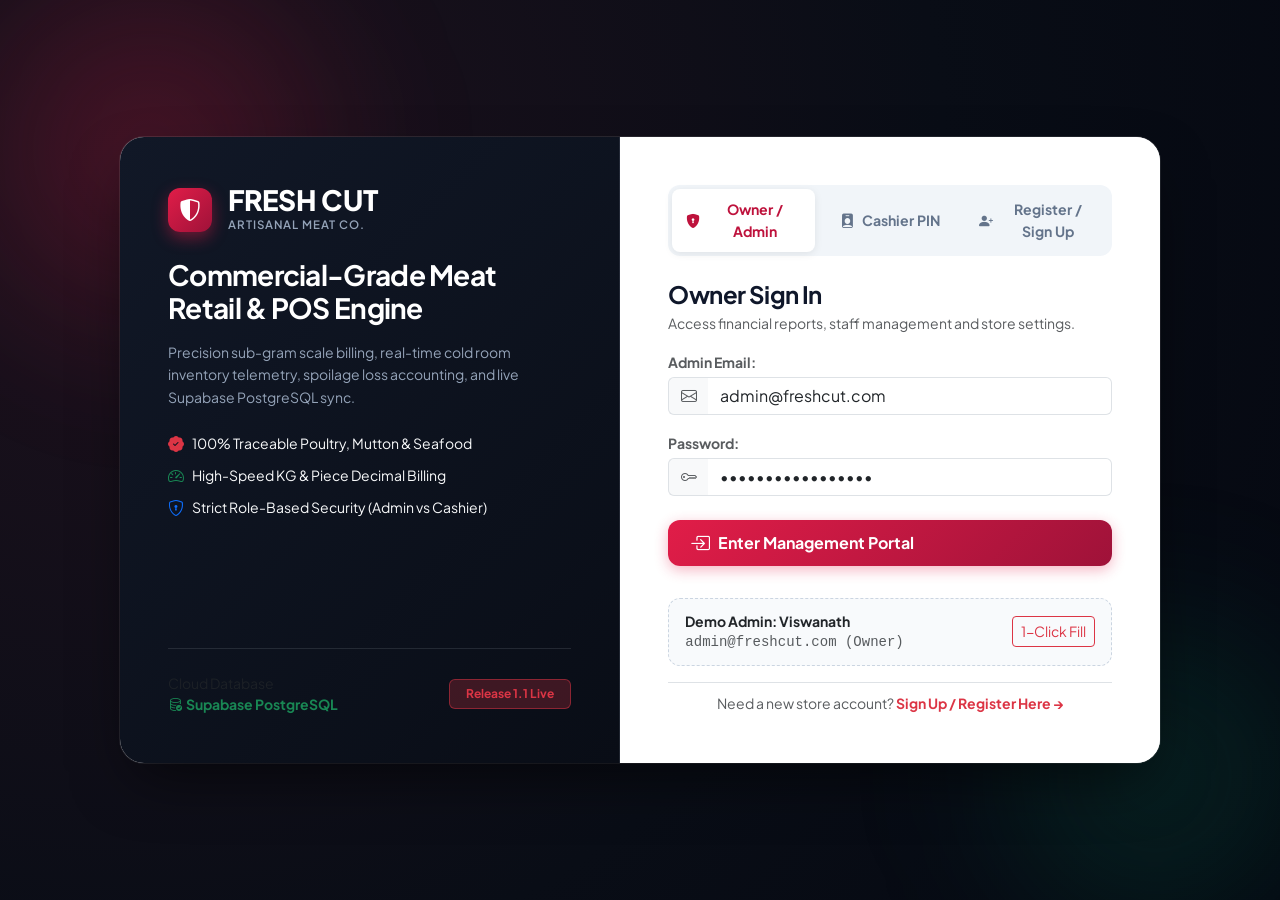
==== commit a65c1cd7: "feat: Set Admin name to Viswanath across Supabase DB, app shell, and demo fixtures" ====
--- a/templates/index.html
+++ b/templates/index.html
@@ -125,8 +125,8 @@
 
           <div class="demo-chip-box mb-3">
             <div>
-              <div class="small fw-bold text-dark">Demo Admin Account</div>
-              <div class="small text-muted font-monospace">admin@freshcut.com</div>
+              <div class="small fw-bold text-dark">Demo Admin: Viswanath</div>
+              <div class="small text-muted font-monospace">admin@freshcut.com (Owner)</div>
             </div>
             <button class="btn btn-sm btn-outline-danger" onclick="App.quickDemoLogin('admin')">
               1-Click Fill
@@ -336,9 +336,9 @@
 
       <!-- Sidebar User Profile -->
       <div class="sidebar-user">
-        <div class="user-avatar" id="header-user-avatar">A</div>
+        <div class="user-avatar" id="header-user-avatar">V</div>
         <div class="flex-grow-1 overflow-hidden">
-          <div class="fw-bold text-white text-truncate small" id="header-user-name">Vikram Rathore</div>
+          <div class="fw-bold text-white text-truncate small" id="header-user-name">Viswanath</div>
           <div class="text-muted" style="font-size: 0.72rem;" id="header-user-role">ADMINISTRATOR</div>
         </div>
         <button class="btn btn-sm btn-link text-danger p-0" onclick="App.logout()" title="Sign Out">
@@ -377,7 +377,7 @@
                 <a class="dropdown-item d-flex align-items-center gap-2" href="#" data-switch-role="admin">
                   <span class="badge bg-danger">ADMIN</span>
                   <div>
-                    <div class="fw-semibold">Vikram Rathore (Owner)</div>
+                    <div class="fw-semibold">Viswanath (Owner)</div>
                     <small class="text-muted">Full access to P&L, staff, expenses</small>
                   </div>
                 </a>
